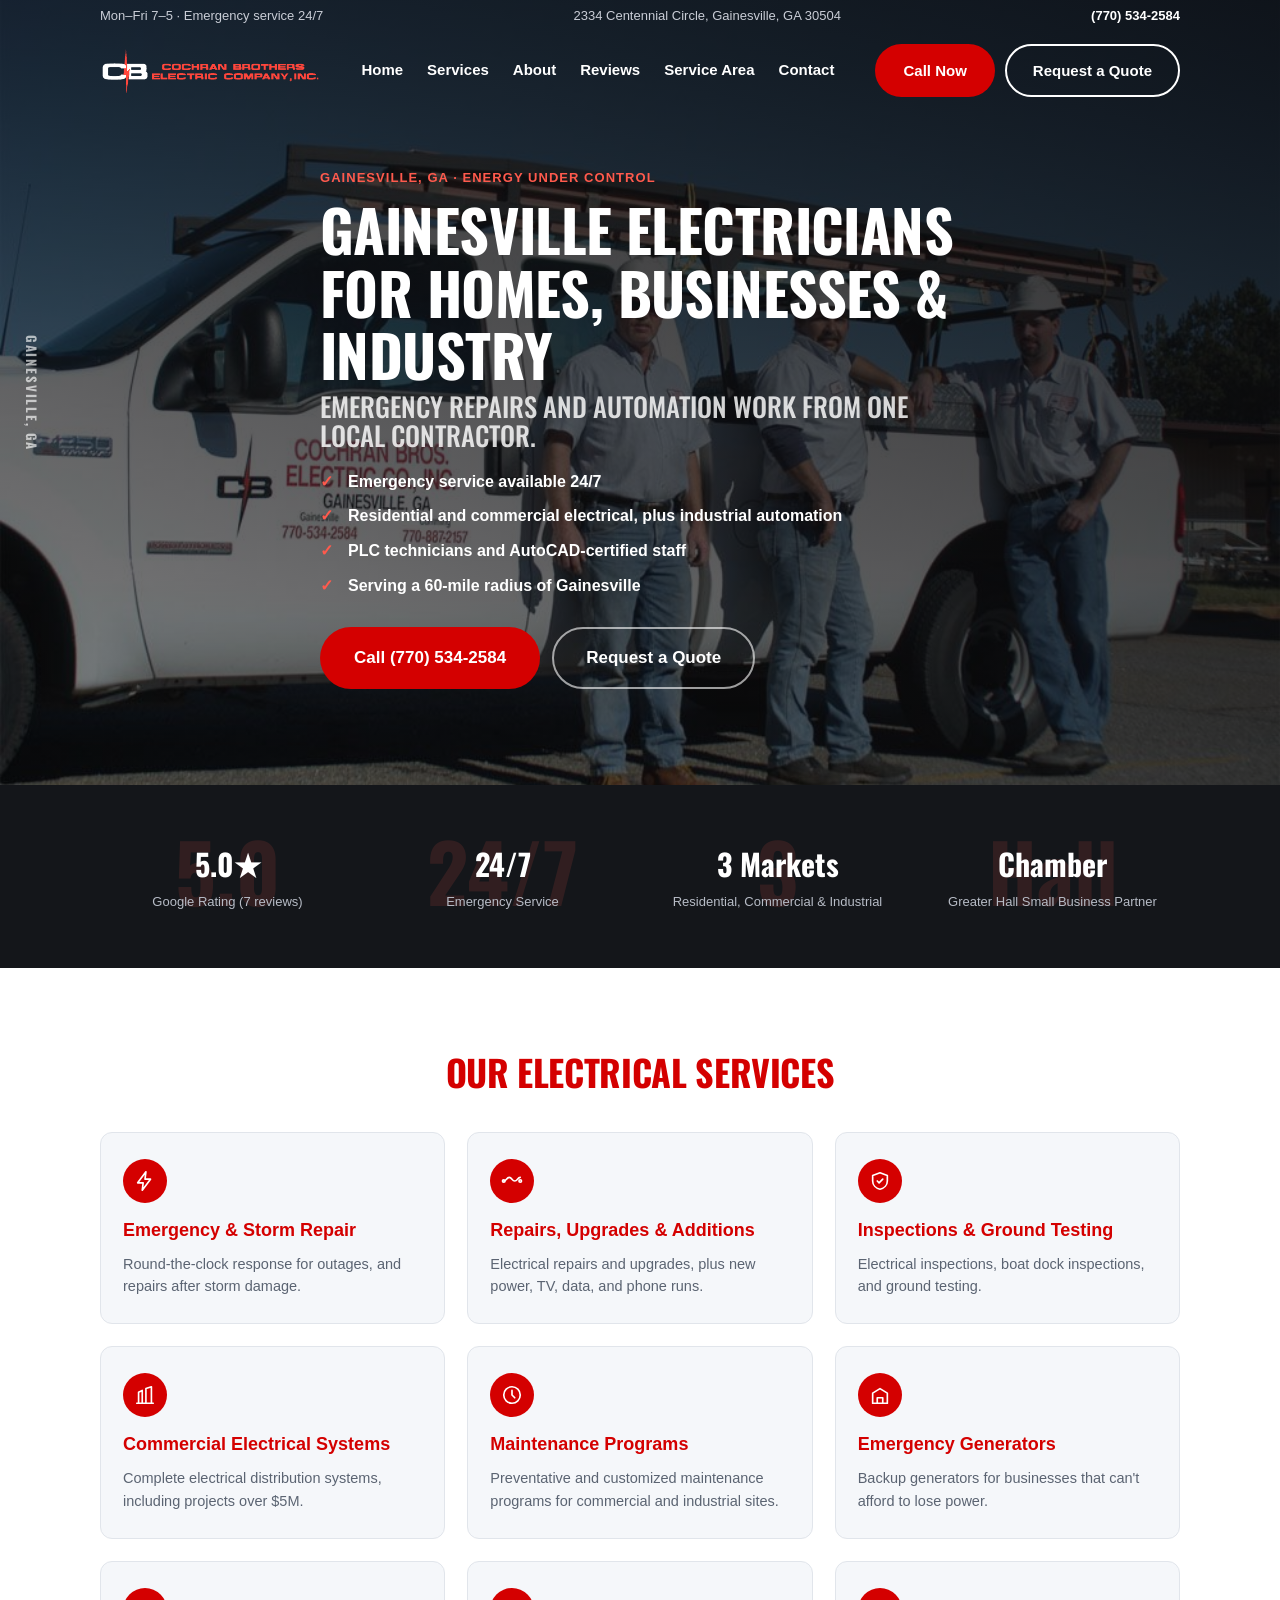
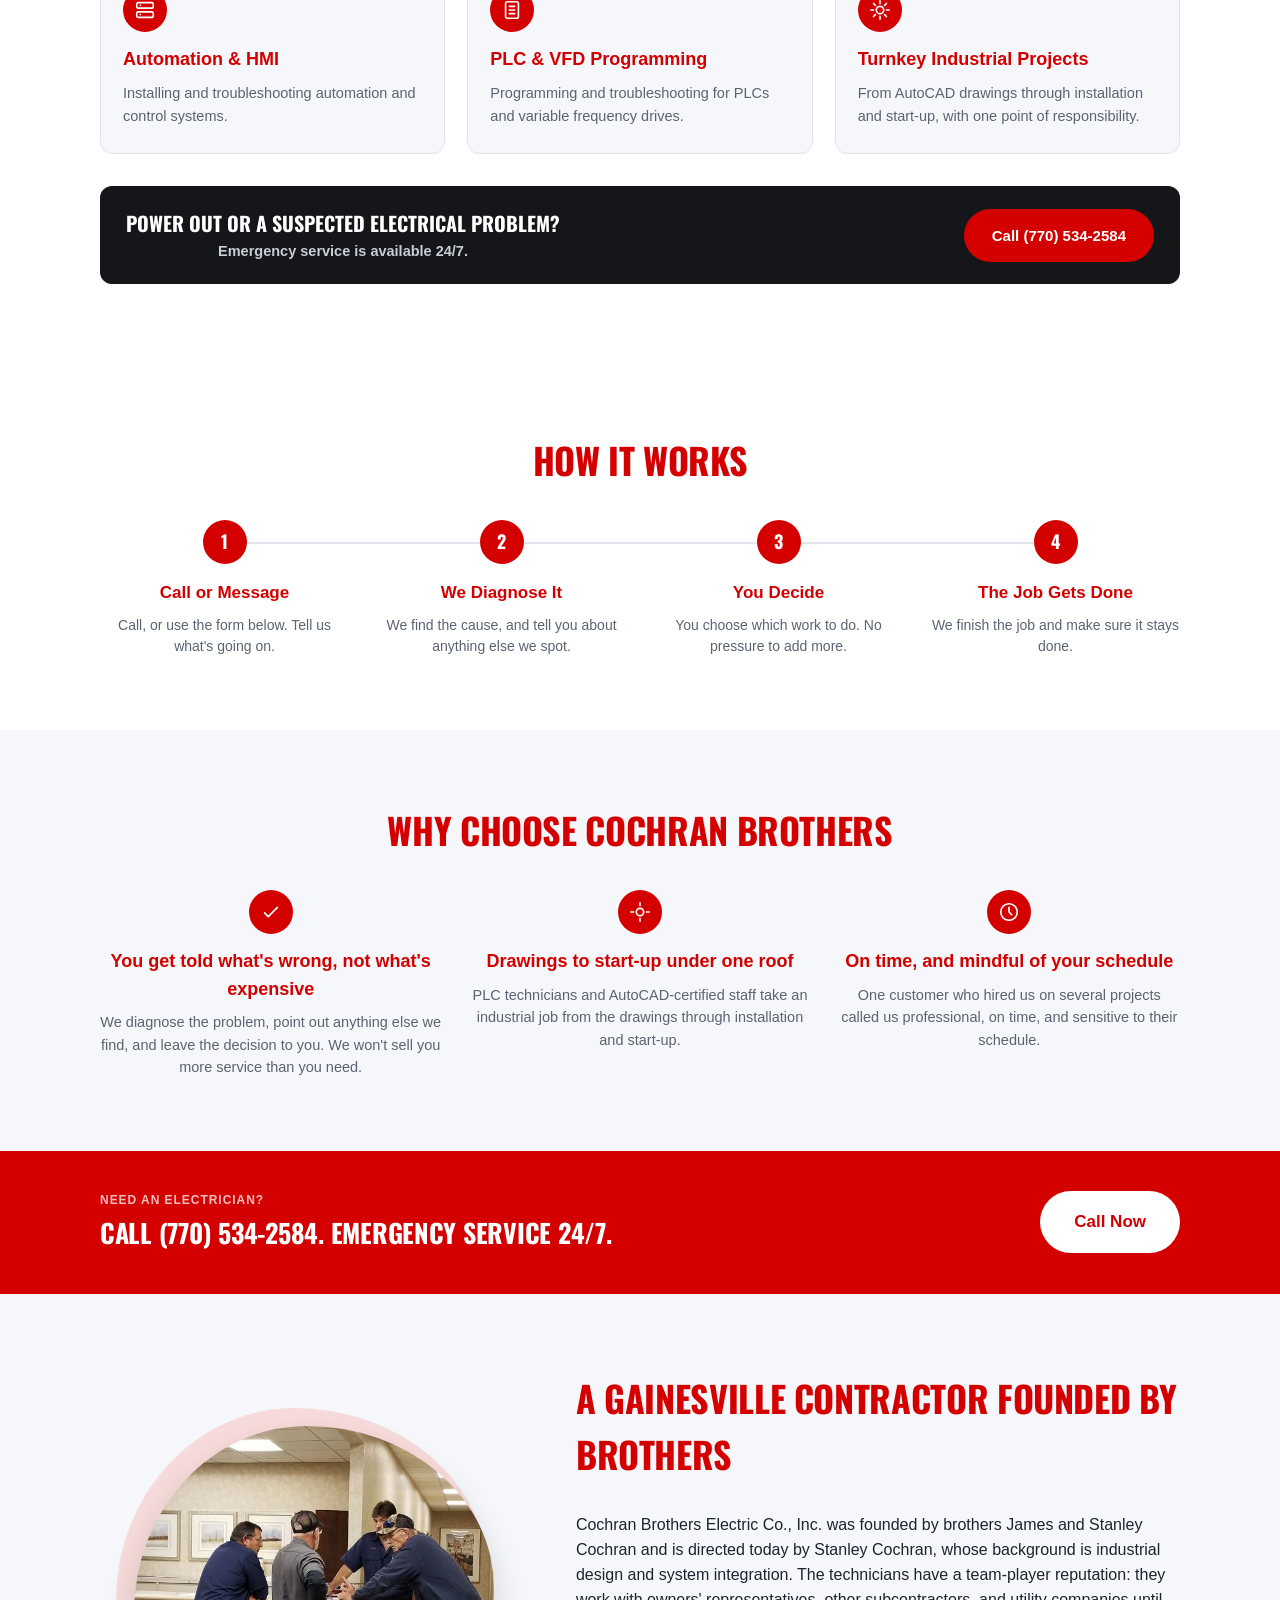
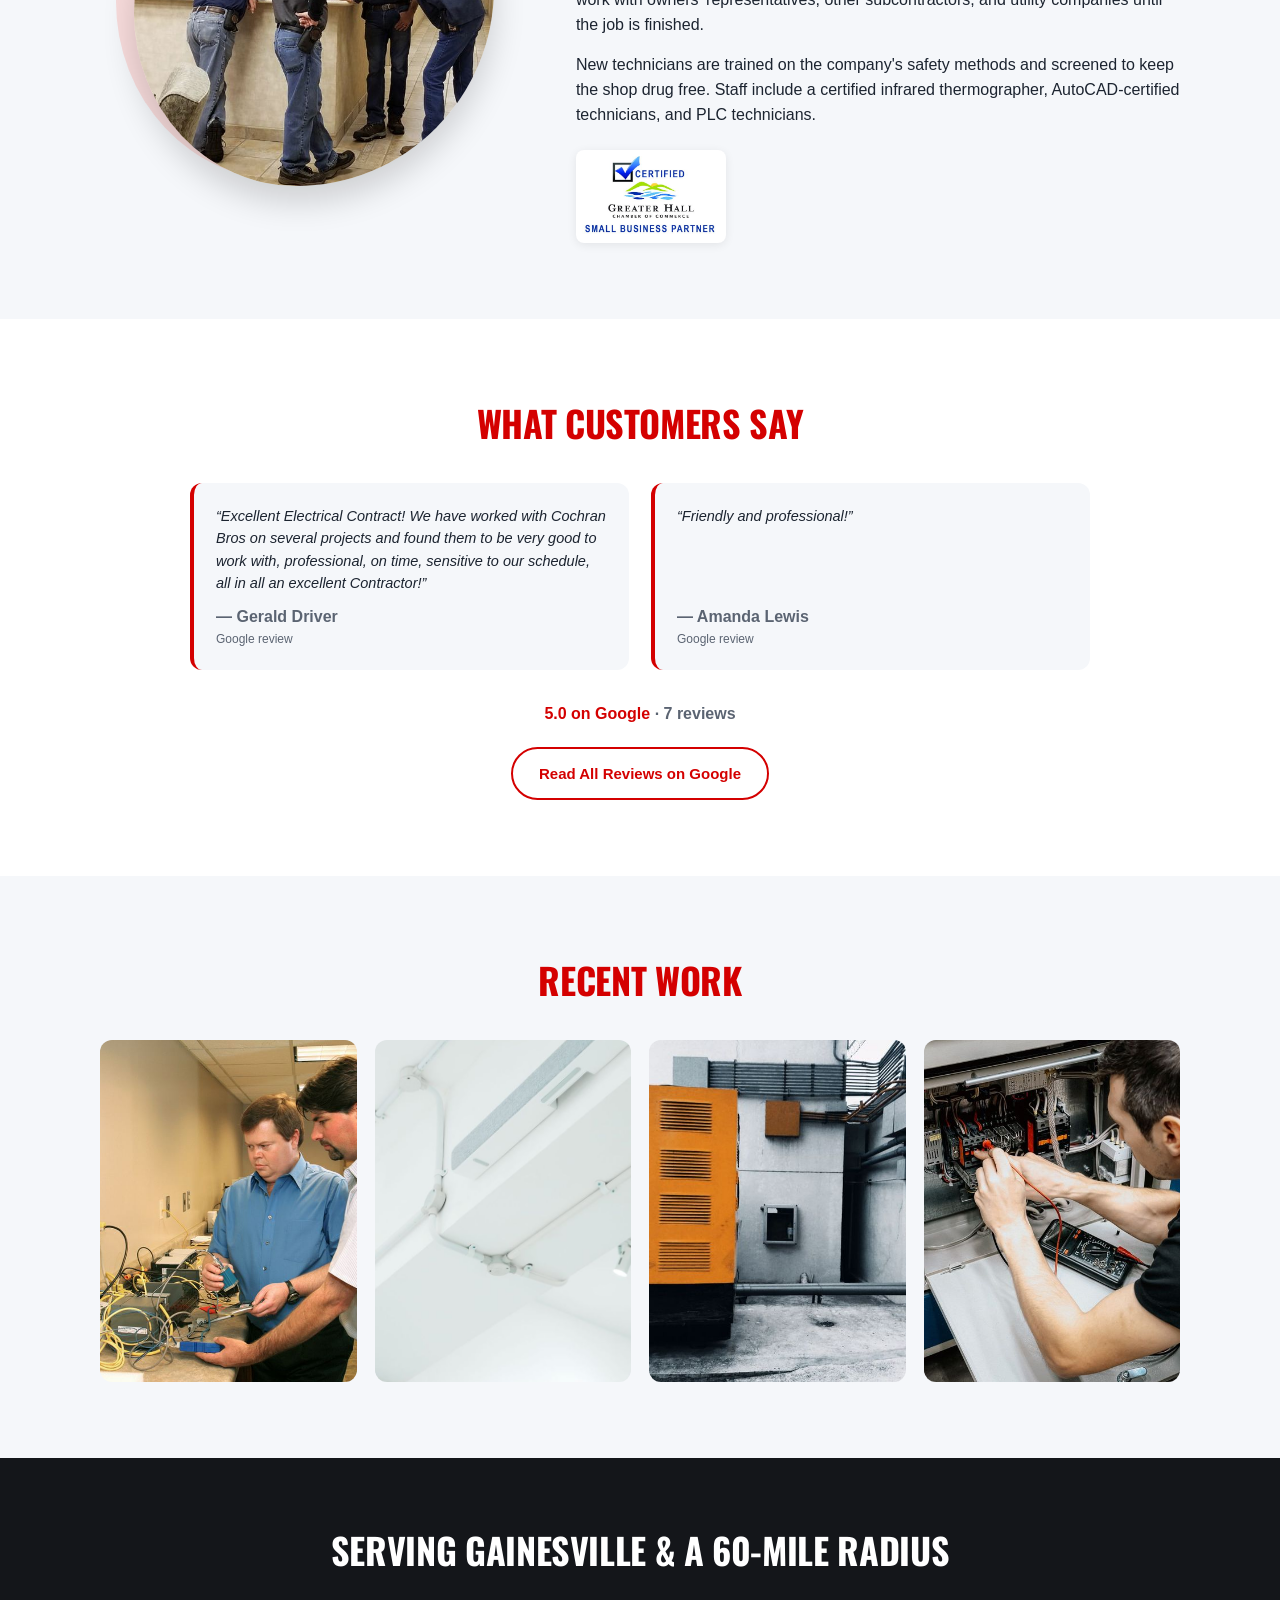
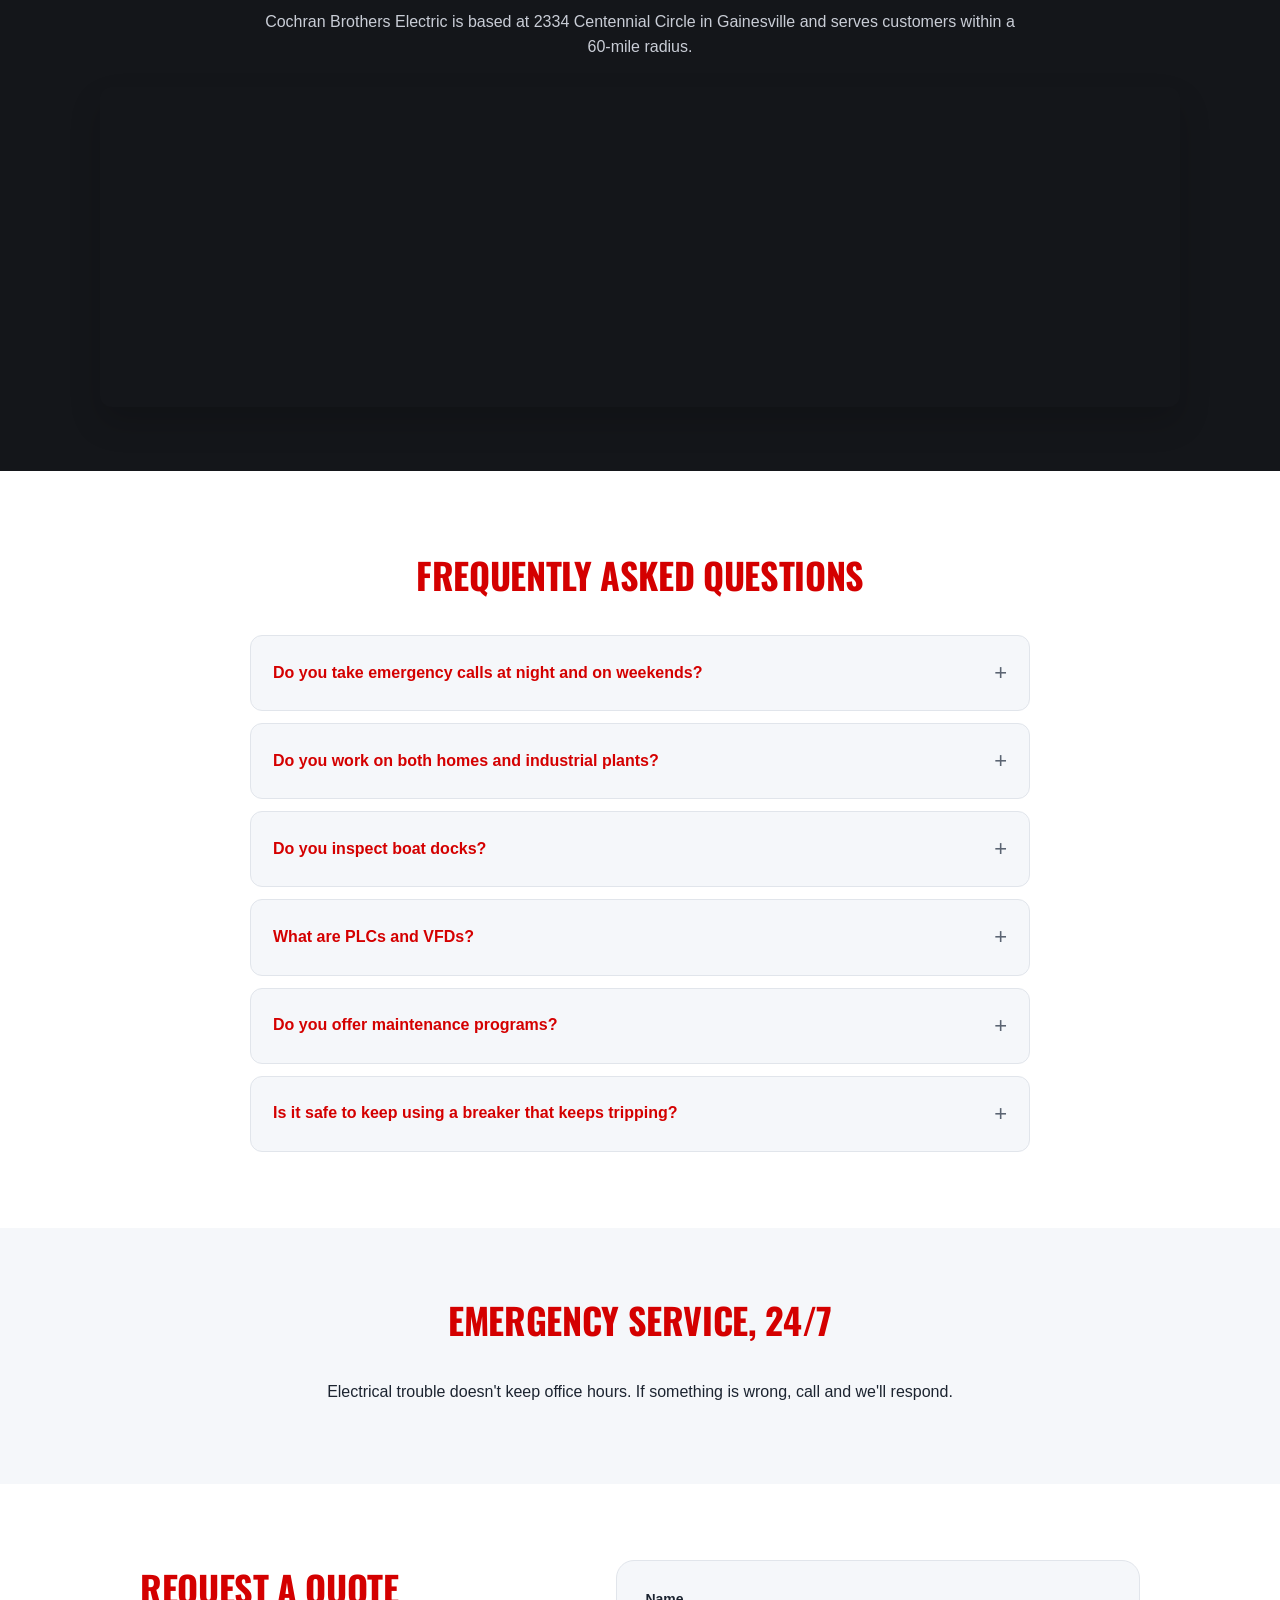
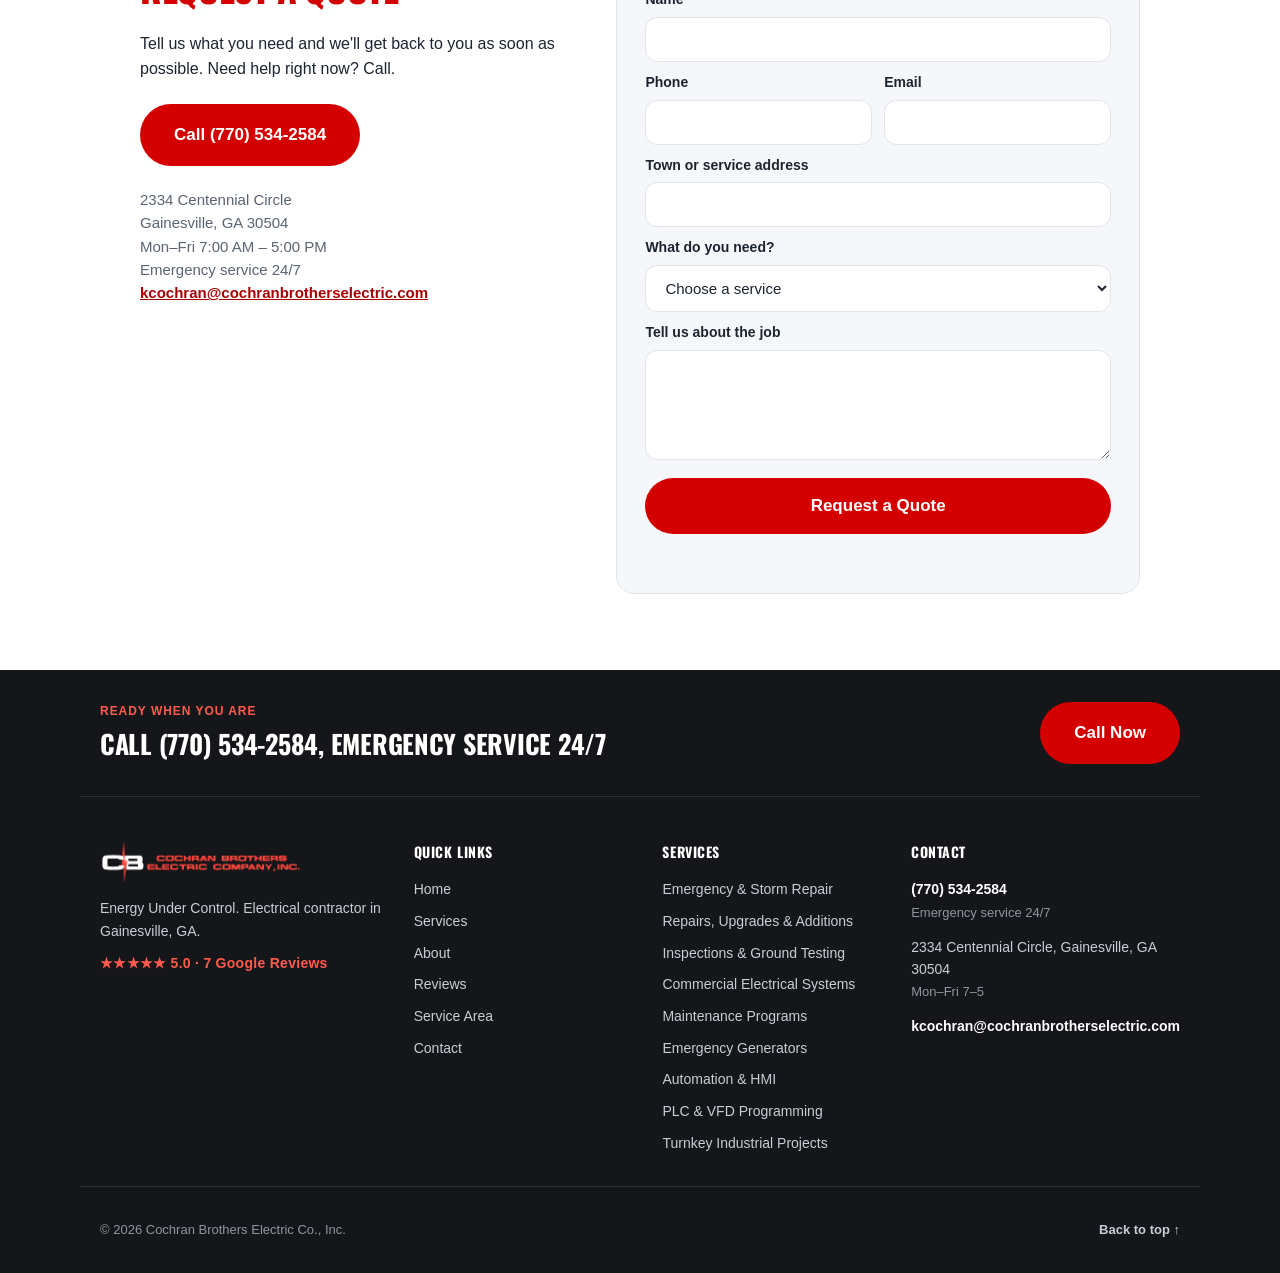
==== index.html @ c32c1439 "Free homepage rebuild for Cochran Brothers Electric Co., Inc. (Gainesville, GA) Single-file static s" ====
<!DOCTYPE html>
<html lang="en">
<head>
<meta charset="UTF-8">
<meta name="viewport" content="width=device-width, initial-scale=1.0">
<title>Gainesville GA Electrician | Cochran Brothers Electric</title>
<meta name="description" content="Cochran Brothers Electric in Gainesville, GA: residential, commercial and industrial electrical, automation and 24/7 emergency service. Call (770) 534-2584.">
<meta name="robots" content="index, follow">
<meta property="og:type" content="website">
<meta property="og:site_name" content="Cochran Brothers Electric Co., Inc.">
<meta property="og:title" content="Gainesville GA Electrician | Cochran Brothers Electric">
<meta property="og:description" content="Residential, commercial and industrial electrical, automation and 24/7 emergency service. Call (770) 534-2584.">
<meta property="og:locale" content="en_US">
<meta name="twitter:card" content="summary_large_image">
<meta name="twitter:title" content="Gainesville GA Electrician | Cochran Brothers Electric">
<meta name="twitter:description" content="Residential, commercial and industrial electrical, automation and 24/7 emergency service.">
<!-- TODO before launch: add <link rel="canonical">, og:url, and og:image / twitter:image
     (needs a real domain and a hosted image; a data: URI won't work for social scrapers). -->
<script type="application/ld+json">
{
  "@context": "https://schema.org",
  "@type": "Electrician",
  "name": "Cochran Brothers Electric Co., Inc.",
  "telephone": "+1-770-534-2584",
  "email": "kcochran@cochranbrotherselectric.com",
  "address": { "@type": "PostalAddress", "streetAddress": "2334 Centennial Circle", "addressLocality": "Gainesville", "addressRegion": "GA", "postalCode": "30504", "addressCountry": "US" },
  "areaServed": "Within a 60-mile radius of Gainesville, GA",
  "openingHoursSpecification": { "@type": "OpeningHoursSpecification", "dayOfWeek": ["Monday","Tuesday","Wednesday","Thursday","Friday"], "opens": "07:00", "closes": "17:00" },
  "aggregateRating": { "@type": "AggregateRating", "ratingValue": "5.0", "reviewCount": "7", "bestRating": "5" },
  "review": [
    { "@type": "Review", "author": { "@type": "Person", "name": "Gerald Driver" }, "reviewRating": { "@type": "Rating", "ratingValue": "5", "bestRating": "5" }, "reviewBody": "Excellent Electrical Contract! We have worked with Cochran Bros on several projects and found them to be very good to work with, professional, on time, sensitive to our schedule, all in all an excellent Contractor!" },
    { "@type": "Review", "author": { "@type": "Person", "name": "Amanda Lewis" }, "reviewRating": { "@type": "Rating", "ratingValue": "5", "bestRating": "5" }, "reviewBody": "Friendly and professional!" }
  ],
  "sameAs": ["https://www.facebook.com/GainesvilleElectrical/", "https://www.linkedin.com/company/cochran-brothers-electric-co"]
}
</script>
<link rel="preconnect" href="https://fonts.googleapis.com">
<link rel="preconnect" href="https://fonts.gstatic.com" crossorigin>
<link href="https://fonts.googleapis.com/css2?family=Oswald:wght@500;700&display=swap" rel="stylesheet">
<style>
/* ============ Design tokens ============
   Swap these per-business. Pull the primary/accent from the business's real
   logo/brand if they have one — sample the actual pixel colors (PIL/Pillow)
   rather than eyeballing a hex value, it's consistently more accurate.
   Otherwise this navy/amber pairing reads as "trades/trust" without looking
   like a template. Keep it to ONE dominant accent color doing all the
   CTA/heading work; a second brand color (if any) should stay a sparing
   accent (underlines, stat ghost numerals) rather than a second competing
   button color. Dark sections use a near-black ink rather than a second
   brand color — see "Modern visual design patterns" in references/patterns.md. */
:root {
  --color-primary: #d40000;   /* SWAP: brand primary (pixel-sample the logo) */
  --color-primary-dark: #a80000;
  --color-ink: #14161a;          /* near-black — full-bleed section bands */
  --color-accent: #ff5a4d; /* SWAP: brand accent (CTA on hero, ghost numerals, footer rating) */       /* amber — sparing use only (underlines, ghost numerals) */
  --color-accent-dark: #e0463a;
  --color-text: #1c2430;
  --color-text-muted: #5b6472;
  --color-bg: #ffffff;
  --color-bg-alt: #f5f7fa;
  --color-border: #e1e5eb;
  --font-body: -apple-system, BlinkMacSystemFont, "Segoe UI", Roboto, Helvetica, Arial, sans-serif;
  --font-heading: "Oswald", var(--font-body);
  --radius: 12px;
  --radius-pill: 999px;
  --shadow: 0 2px 10px rgba(0,0,0,.08);
  --shadow-lift: 0 16px 32px rgba(0,0,0,.16);
}

* { box-sizing: border-box; }
html { scroll-behavior: smooth; }
body {
  margin: 0;
  font-family: var(--font-body);
  color: var(--color-text);
  background: var(--color-bg);
  line-height: 1.55;
}
img { max-width: 100%; display: block; }
a { color: inherit; }
.wrap { max-width: 1120px; margin: 0 auto; padding: 0 20px; }

.skip-link {
  position: absolute; left: -999px; top: 0; background: #fff; color: #000;
  padding: 10px 16px; z-index: 100;
}
.skip-link:focus { left: 10px; top: 10px; }

/* Scroll-reveal: opacity + slight rise, disabled outright for reduced-motion.
   Motion is decoration only — never applied to phone numbers or CTAs. */
.reveal { opacity: 0; transform: translateY(16px); transition: opacity .5s ease, transform .5s ease; }
.reveal.is-visible { opacity: 1; transform: translateY(0); }
@media (prefers-reduced-motion: reduce) {
  .reveal { opacity: 1; transform: none; transition: none; }
}

/* ============ Buttons ============ */
.btn {
  display: inline-block;
  padding: 13px 26px;
  border-radius: var(--radius-pill);
  font-weight: 600;
  text-decoration: none;
  border: 2px solid transparent;
  cursor: pointer;
  font-size: 15px;
  transition: background .15s ease, color .15s ease, border-color .15s ease, transform .15s ease;
}
.btn-primary { background: var(--color-primary); color: #fff; }
.btn-primary:hover { background: var(--color-primary-dark); }
.btn-outline { background: transparent; border-color: currentColor; }
.btn-outline:hover { background: rgba(0,0,0,.05); }
.btn-lg { padding: 16px 32px; font-size: 17px; }

/* ============ Header (transparent over the full-bleed hero photo, solid once scrolled) ============
   position: absolute at rest — NOT sticky — so the hero photo starts at true y=0 behind it;
   .is-scrolled (toggled in the footer script as soon as scrollY > 12) switches it to fixed with
   a solid background, which is normal sticky-header behavior for the rest of the page. */
.site-header { position: absolute; top: 0; left: 0; right: 0; z-index: 50; }
.site-header.is-scrolled { position: fixed; }

/* Once the header is fixed (scrolled), a bare anchor jump (skip-link, back-to-top, the footer's
   real #services link) lands the target flush with the viewport's true top — right where the
   fixed header now sits, burying the section's own heading under it. scroll-margin-top offsets
   the landing spot by the scrolled header's real height (measured: ~98px desktop, ~53px under
   the 640px breakpoint where the topbar is already hidden) plus a little breathing room. */
#main, #services, #about, #reviews, #service-area, #contact { scroll-margin-top: 112px; }
@media (max-width: 640px) {
  #main, #services, #about, #reviews, #service-area, #contact { scroll-margin-top: 66px; }
}

.topbar {
  background: transparent;
  color: #c9cdd6;
  font-size: 13px;
  transition: background .3s ease;
}
.site-header.is-scrolled .topbar { background: var(--color-ink); }
.topbar-inner {
  display: flex; flex-wrap: wrap; gap: 8px 20px;
  justify-content: space-between; align-items: center;
  padding: 6px 20px;
}
.topbar-phone { color: #fff; font-weight: 700; text-decoration: none; }
/* The topbar is sticky-header chrome that eats a disproportionate chunk of a
   phone viewport on every scroll position. The phone number is already a
   persistent nav button and a persistent bottom bar on mobile, so the topbar
   (hours + address) is redundant below this width — drop it to give content
   the room back. */
@media (max-width: 640px) {
  .topbar { display: none; }
}

.main-nav {
  display: flex; align-items: center; justify-content: space-between;
  gap: 16px; padding: 12px 20px;
  background: transparent;
  border-bottom: 1px solid transparent;
  transition: padding .2s ease, box-shadow .2s ease, background .3s ease, border-color .3s ease, backdrop-filter .3s ease;
}
.site-header.is-scrolled .main-nav {
  padding: 6px 20px; box-shadow: var(--shadow);
  background: rgba(255,255,255,.9);
  backdrop-filter: saturate(180%) blur(8px);
  border-bottom-color: var(--color-border);
}
.logo { display: flex; align-items: center; gap: 10px; text-decoration: none; }
.logo-badge {
  width: 60px; height: 60px; border-radius: 50%; overflow: hidden;
  position: relative; flex-shrink: 0; background: #fff;
  box-shadow: inset 0 0 0 1px var(--color-border);
  transition: width .2s ease, height .2s ease;
}
.site-header.is-scrolled .logo-badge { width: 46px; height: 46px; }
.logo-badge img { width: 100%; height: 100%; object-fit: cover; }
.logo-text {
  font-family: var(--font-heading); font-size: 22px; font-weight: 700;
  color: var(--color-primary); letter-spacing: -0.01em; text-transform: uppercase;
}
.nav-links { list-style: none; display: flex; gap: 24px; margin: 0; padding: 0; }
.nav-links a { text-decoration: none; font-weight: 600; font-size: 15px; color: #fff; transition: color .3s ease; }
.site-header.is-scrolled .nav-links a { color: var(--color-text); }
.nav-links a:hover { color: var(--color-accent); }
.site-header.is-scrolled .nav-links a:hover { color: var(--color-primary); }
.nav-ctas { display: flex; gap: 10px; }
.nav-ctas .btn-outline { border-color: #fff; color: #fff; transition: color .3s ease, border-color .3s ease; }
.site-header.is-scrolled .nav-ctas .btn-outline { border-color: var(--color-primary); color: var(--color-primary); }

/* Hamburger toggle — hidden on desktop, shown under the mobile breakpoint */
.menu-toggle {
  display: none; flex-direction: column; justify-content: center; align-items: center;
  gap: 5px; width: 40px; height: 40px; padding: 8px; margin: 0;
  background: transparent; border: none; cursor: pointer; flex-shrink: 0;
}
.menu-toggle span {
  display: block; width: 100%; height: 2px; background: #fff;
  border-radius: 2px; transition: transform .2s ease, opacity .2s ease, background .3s ease;
}
.site-header.is-scrolled .menu-toggle span { background: var(--color-primary); }
.menu-toggle[aria-expanded="true"] span:nth-child(1) { transform: translateY(7px) rotate(45deg); }
.menu-toggle[aria-expanded="true"] span:nth-child(2) { opacity: 0; }
.menu-toggle[aria-expanded="true"] span:nth-child(3) { transform: translateY(-7px) rotate(-45deg); }

/* Mobile dropdown menu — holds the nav links AND the Call/Estimate buttons on
   mobile, since there's no room for them in the header bar itself. Anchored
   under the header as a floating panel so it overlays the page instead of
   pushing content down. */
.mobile-menu {
  display: none;
  position: absolute; top: 100%; left: 0; right: 0;
  background: #fff; border-bottom: 1px solid var(--color-border);
  box-shadow: var(--shadow-lift);
  padding: 8px 20px 24px;
}
.mobile-menu.is-open { display: block; }
.mobile-menu-links { list-style: none; margin: 0; padding: 0; display: grid; }
.mobile-menu-links a {
  display: block; padding: 14px 2px; font-weight: 600; font-size: 16px;
  text-decoration: none; color: var(--color-text); border-bottom: 1px solid var(--color-border);
}
.mobile-menu-ctas { display: grid; gap: 10px; margin-top: 16px; }
.mobile-menu-ctas .btn { text-align: center; width: 100%; }
.mobile-menu-ctas .btn-outline { border-color: var(--color-primary); color: var(--color-primary); }

@media (max-width: 860px) {
  .nav-links { display: none; }  /* desktop inline nav — replaced by the mobile menu below */
  .nav-ctas { display: none; }   /* header buttons — moved into the mobile menu, not the header bar */
  .menu-toggle { display: flex; }
  .main-nav { position: relative; flex-wrap: nowrap; }
}
@media (min-width: 861px) {
  .mobile-menu { display: none !important; }
}

/* ============ Hero (premium/editorial tier — full-bleed photo, not boxed) ============
   Photo fills the section edge-to-edge with a dark gradient overlay for legibility; copy sits
   on top in a single column. Pairs with the transparent-over-photo header below: the header is
   taken out of flow (position: absolute) so the hero starts at true y=0 behind it, then swaps
   to position: fixed with a solid background once .is-scrolled is set (see site-header rules) —
   position: sticky does NOT work for this, it still reserves its own flow space. */
.hero {
  position: relative; min-height: 86vh; display: flex; align-items: center;
  overflow: hidden; background: var(--color-ink); color: #fff;
}
.hero-bg-photo {
  position: absolute; inset: 0; width: 100%; height: 100%; object-fit: cover; z-index: 0;
}
.hero::before {
  content: ""; position: absolute; inset: 0; z-index: 1; pointer-events: none;
  background: linear-gradient(200deg, rgba(8,12,46,.62) 0%, rgba(8,12,46,.28) 50%, rgba(8,12,46,.08) 100%);
}
.hero-inner {
  position: relative; z-index: 2;
  /* Longhand only — a shorthand `padding: Xpx 0 Ypx` here would silently wipe the horizontal
     padding .wrap already supplies (documented pitfall; verified with getComputedStyle below). */
  padding-top: 168px; padding-bottom: 96px;
}
.hero-copy { max-width: 640px; }
.eyebrow {
  text-transform: uppercase; letter-spacing: .08em; font-size: 13px;
  font-weight: 700; color: var(--color-accent); margin: 0 0 10px;
}
.hero h1 {
  font-family: var(--font-heading); font-size: clamp(34px, 5.2vw, 58px);
  line-height: 1.08; margin: 0 0 20px; color: #fff;
  text-transform: uppercase; letter-spacing: -0.01em;
}
.hero h1 .h1-sub {
  display: block; font-size: 0.46em; letter-spacing: 0;
  color: rgba(255,255,255,.82); font-weight: 500; margin-top: 6px;
}
.trust-bullets { list-style: none; margin: 0 0 28px; padding: 0; display: grid; gap: 10px; }
.trust-bullets li { font-weight: 600; padding-left: 28px; position: relative; }
.trust-bullets li::before {
  content: "✓"; position: absolute; left: 0; color: var(--color-accent); font-weight: 800;
}
.hero-ctas { display: flex; gap: 12px; flex-wrap: wrap; }

/* Rotated vertical edge label — a near-zero-cost editorial detail (see "Premium/editorial
   design tier" in references/patterns.md). Hidden on narrow phones where there's no room. */
.hero-edge-label {
  position: absolute; left: 22px; top: 50%; transform: translateY(-50%);
  writing-mode: vertical-rl; text-orientation: mixed;
  color: rgba(255,255,255,.65); font-family: var(--font-heading); font-weight: 700;
  letter-spacing: .14em; font-size: 13px; text-transform: uppercase; z-index: 2;
}
@media (max-width: 700px) { .hero-edge-label { display: none; } }

.photo-placeholder {
  background: repeating-linear-gradient(45deg, #dde3ec, #dde3ec 12px, #eef1f6 12px, #eef1f6 24px);
  border: 2px dashed #b7c0cf;
  border-radius: var(--radius);
  min-height: 280px;
  display: flex; align-items: center; justify-content: center;
  color: #5b6472; font-weight: 700; text-align: center; padding: 20px;
}

@media (max-width: 700px) {
  .hero { min-height: 78vh; }
}

/* ============ Trust stats bar (ghost-numeral treatment) ============
   data-ghost repeats the stat value as a huge, low-opacity watermark behind
   it — the single highest-payoff visual device found in the modern-design
   research. font-size uses clamp(), not a fixed px — a fixed size overflows
   into the neighboring column on narrow phones. */
.stats-bar { background: var(--color-ink); color: #fff; padding: 44px 0; }
.stats-grid {
  display: grid; grid-template-columns: repeat(4, 1fr); gap: 20px; text-align: center;
}
.stat { position: relative; padding: 12px 8px; overflow: hidden; }
.stat::before {
  content: attr(data-ghost);
  position: absolute; top: 50%; left: 50%; transform: translate(-50%, -55%);
  font-family: var(--font-heading); font-size: clamp(36px, 12vw, 80px); font-weight: 700;
  color: var(--color-accent); opacity: .12; white-space: nowrap; z-index: 0;
  pointer-events: none;
}
.stat-value { position: relative; z-index: 1; display: block; font-family: var(--font-heading); font-size: 30px; font-weight: 700; }
.stat-label { position: relative; z-index: 1; display: block; font-size: 13px; color: #b7bcc6; margin-top: 4px; }
@media (max-width: 700px) { .stats-grid { grid-template-columns: repeat(2, 1fr); } }

/* ============ Services ============ */
.services { padding: 76px 0; }
.services h2, .about h2, .testimonials h2, .service-area h2, .guarantee h2, .contact h2,
.process h2, .why-us h2, .gallery h2, .faq h2 {
  font-family: var(--font-heading); text-transform: uppercase; letter-spacing: -0.01em;
  font-size: clamp(26px, 3.4vw, 36px); color: var(--color-primary); margin: 0 0 32px; text-align: center;
}
.service-area h2 { color: #fff; }
.services-grid { display: grid; grid-template-columns: repeat(3, 1fr); gap: 22px; }
.service-card {
  background: var(--color-bg-alt); border-radius: var(--radius); padding: 26px 22px;
  border: 1px solid var(--color-border);
  transition: transform .2s ease, box-shadow .2s ease, border-color .2s ease;
}
.service-card:hover { transform: translateY(-6px); box-shadow: var(--shadow-lift); border-color: transparent; }
.service-icon {
  width: 44px; height: 44px; border-radius: 50%; background: var(--color-primary);
  display: flex; align-items: center; justify-content: center; margin-bottom: 14px;
}
.service-icon svg { width: 22px; height: 22px; stroke: #fff; fill: none; }
.service-card h3 { margin: 0 0 8px; color: var(--color-primary); font-size: 18px; }
.service-card p { margin: 0; color: var(--color-text-muted); font-size: 14.5px; }
@media (max-width: 860px) { .services-grid { grid-template-columns: repeat(2, 1fr); } }
@media (max-width: 560px) { .services-grid { grid-template-columns: 1fr; } }

/* ============ How It Works (process steps) ============ */
.process { padding: 72px 0; background: var(--color-bg); }
.process-grid { display: grid; grid-template-columns: repeat(4, 1fr); gap: 28px; position: relative; }
.process-grid::before {
  content: ""; position: absolute; top: 22px; left: 12.5%; right: 12.5%; height: 2px;
  background: var(--color-border); z-index: 0;
}
.process-step { position: relative; z-index: 1; text-align: center; }
.process-num {
  display: flex; align-items: center; justify-content: center; margin: 0 auto 16px;
  width: 44px; height: 44px; border-radius: 50%; background: var(--color-primary);
  color: #fff; font-family: var(--font-heading); font-weight: 700; font-size: 18px;
}
.process-step h3 { margin: 0 0 8px; color: var(--color-primary); font-size: 17px; }
.process-step p { margin: 0; color: var(--color-text-muted); font-size: 14px; }
@media (max-width: 860px) {
  .process-grid { grid-template-columns: 1fr 1fr; gap: 32px 20px; }
  .process-grid::before { display: none; }
}
@media (max-width: 480px) { .process-grid { grid-template-columns: 1fr; } }

/* ============ Why Choose Us ============ */
.why-us { padding: 72px 0; background: var(--color-bg-alt); }
.why-us-grid { display: grid; grid-template-columns: repeat(3, 1fr); gap: 28px; }
.why-us-item { text-align: center; }
.why-us-item .service-icon { margin: 0 auto 14px; }
.why-us-item h3 { margin: 0 0 8px; color: var(--color-primary); font-size: 18px; }
.why-us-item p { margin: 0; color: var(--color-text-muted); font-size: 14.5px; }
@media (max-width: 700px) { .why-us-grid { grid-template-columns: 1fr; gap: 32px; } }

/* ============ Mid-page CTA banner ============ */
.cta-banner { background: var(--color-primary); padding: 40px 0; }
.cta-banner-inner {
  display: flex; align-items: center; justify-content: space-between; gap: 20px; flex-wrap: wrap;
}
.cta-banner-eyebrow {
  margin: 0 0 4px; text-transform: uppercase; letter-spacing: .08em; font-size: 12px;
  font-weight: 700; color: rgba(255,255,255,.75);
}
.cta-banner h3 {
  margin: 0; font-family: var(--font-heading); text-transform: uppercase;
  font-size: clamp(19px, 2.4vw, 26px); color: #fff; letter-spacing: -0.01em;
}
.cta-banner .btn-primary { background: #fff; color: var(--color-primary); }
.cta-banner .btn-primary:hover { background: var(--color-bg-alt); }
@media (max-width: 560px) { .cta-banner-inner { flex-direction: column; text-align: center; } }

/* ============ About (blob-crop photo) ============
   A shaped (circle/blob) crop is the best fix for a stock or otherwise
   imperfect photo looking like an obvious placeholder rather than a
   deliberate design choice. */
.about { background: var(--color-bg-alt); padding: 76px 0; }
.about-inner { display: grid; grid-template-columns: .85fr 1.2fr; gap: 48px; align-items: center; }
.about-copy h2 { text-align: left; }
.about-media { position: relative; aspect-ratio: 1 / 1; max-width: 360px; margin: 0 auto; }
.about-media::before {
  content: ""; position: absolute; inset: -18px 6px 6px -18px;
  background: var(--color-accent); opacity: .18; border-radius: 48% 52% 55% 45% / 52% 45% 55% 48%;
  z-index: 0;
}
.about-media img.stock-photo {
  position: relative; z-index: 1; width: 100%; height: 100%; object-fit: cover;
  border-radius: 48% 52% 55% 45% / 52% 45% 55% 48%;
  box-shadow: var(--shadow-lift);
}
@media (max-width: 860px) { .about-inner { grid-template-columns: 1fr; } }

/* ============ Testimonials ============ */
.testimonials { padding: 76px 0; text-align: center; background: var(--color-bg); }
.testimonial-grid { display: grid; grid-template-columns: repeat(3, 1fr); gap: 20px; margin-bottom: 32px; text-align: left; }
.testimonial {
  margin: 0; background: var(--color-bg-alt); border-left: 4px solid var(--color-primary);
  padding: 22px; border-radius: var(--radius); display: flex; flex-direction: column;
  transition: transform .2s ease, box-shadow .2s ease;
}
.testimonial:hover { transform: translateY(-6px); box-shadow: var(--shadow-lift); }
.testimonial p { margin: 0 0 10px; font-style: italic; font-size: 14.5px; }
.testimonial cite { font-weight: 700; font-style: normal; color: var(--color-text-muted); margin-top: auto; }
@media (max-width: 900px) { .testimonial-grid { grid-template-columns: 1fr 1fr; } }
@media (max-width: 620px) { .testimonial-grid { grid-template-columns: 1fr; } }

/* ============ Recent Work gallery ============ */
.gallery { padding: 76px 0; background: var(--color-bg-alt); }
.gallery-grid { display: grid; grid-template-columns: repeat(4, 1fr); gap: 18px; }
/* .gallery-item is a real <button> (so it's keyboard/screen-reader operable), reset to look
   like the plain photo tile it replaces. */
.gallery-item {
  min-height: 0; aspect-ratio: 1 / 1; padding: 0; font-size: 13px;
  border: none; background: none; cursor: pointer; border-radius: var(--radius);
  display: block; width: 100%;
}
.gallery-item.photo-placeholder { padding: 12px; border-radius: var(--radius); }
img.stock-photo.gallery-photo {
  width: 100%; height: 100%; aspect-ratio: 1 / 1; object-fit: cover; border-radius: var(--radius);
  transition: transform .3s ease, box-shadow .3s ease;
}
.gallery-item:hover img.stock-photo.gallery-photo { transform: translateY(-4px); box-shadow: var(--shadow-lift); }
@media (max-width: 860px) { .gallery-grid { grid-template-columns: repeat(2, 1fr); } }

/* ============ Gallery lightbox ============
   Plain JS, zero dependencies. Focus moves to the close button on open and is trapped inside
   the dialog until closed; Escape closes and returns focus to the thumbnail that opened it. */
.lightbox {
  position: fixed; inset: 0; z-index: 200;
  display: flex; align-items: center; justify-content: center;
}
.lightbox[hidden] { display: none; }
.lightbox-backdrop { position: absolute; inset: 0; background: rgba(6,8,14,.9); }
.lightbox-content {
  position: relative; z-index: 1; max-width: min(900px, 92vw); max-height: 88vh;
  display: flex; flex-direction: column; align-items: center; gap: 12px;
}
.lightbox-img {
  max-width: 100%; max-height: 72vh; width: auto; height: auto;
  border-radius: var(--radius); box-shadow: var(--shadow-lift); display: block;
}
.lightbox-caption { color: #e7e9ee; font-size: 14px; text-align: center; margin: 0; max-width: 640px; }
.lightbox-close {
  position: absolute; top: -44px; right: 0; background: none; border: none; color: #fff;
  font-size: 32px; line-height: 1; cursor: pointer; padding: 4px 8px;
}
.lightbox-nav {
  position: absolute; top: 50%; transform: translateY(-50%);
  background: rgba(255,255,255,.12); border: none; color: #fff; width: 44px; height: 44px;
  border-radius: 50%; font-size: 26px; line-height: 1; cursor: pointer;
}
.lightbox-nav:hover { background: rgba(255,255,255,.24); }
.lightbox-prev { left: -56px; }
.lightbox-next { right: -56px; }
@media (max-width: 700px) {
  .lightbox-prev { left: 6px; }
  .lightbox-next { right: 6px; }
  .lightbox-close { top: -40px; }
}

/* ============ Service area (dark ink band) ============ */
.service-area { background: var(--color-ink); color: #fff; padding: 64px 0; text-align: center; }
.service-area-list { color: #c9cdd6; max-width: 760px; margin: 0 auto 28px; }
.map-embed { border-radius: var(--radius); overflow: hidden; box-shadow: var(--shadow-lift); }
.map-embed iframe { width: 100%; height: 320px; border: 0; display: block; filter: grayscale(.15); }

/* ============ FAQ (native details/summary accordion, zero JS) ============ */
.faq { padding: 76px 0; background: var(--color-bg); }
.faq-list { max-width: 780px; margin: 0 auto; display: grid; gap: 12px; }
.faq-item {
  background: var(--color-bg-alt); border: 1px solid var(--color-border); border-radius: var(--radius);
  padding: 4px 22px;
}
.faq-item summary {
  padding: 16px 0; font-weight: 700; color: var(--color-primary); cursor: pointer;
  list-style: none; display: flex; align-items: center; justify-content: space-between; gap: 16px;
}
.faq-item summary::-webkit-details-marker { display: none; }
.faq-item summary::after {
  content: "+"; font-size: 22px; font-weight: 400; color: var(--color-text-muted);
  flex-shrink: 0; transition: transform .2s ease;
}
.faq-item[open] summary::after { transform: rotate(45deg); }
.faq-item p { margin: 0 0 18px; color: var(--color-text-muted); font-size: 14.5px; }

/* ============ Guarantee ============ */
.guarantee { padding: 64px 0; text-align: center; background: var(--color-bg-alt); }
.guarantee-inner { max-width: 720px; margin: 0 auto; }
.guarantee blockquote { margin: 16px 0; font-style: italic; color: var(--color-text-muted); border-left: 3px solid var(--color-accent); padding-left: 16px; text-align: left; display: inline-block; }

/* ============ Contact ============ */
.contact { background: var(--color-bg); padding: 76px 0; text-align: center; }
.contact-inner { max-width: 520px; margin: 0 auto; }
.contact-inner .btn { margin-top: 22px; }
.contact-divider {
  margin: 22px 0 0; font-size: 13px; color: var(--color-text-muted);
  display: flex; align-items: center; gap: 12px;
}
.contact-divider::before, .contact-divider::after { content: ""; flex: 1; height: 1px; background: var(--color-border); }
.contact-form { display: grid; gap: 12px; margin-top: 20px; text-align: left; }
.contact-form input, .contact-form textarea {
  padding: 13px 15px; border: 1px solid var(--color-border); border-radius: var(--radius);
  font-family: inherit; font-size: 15px;
}
.contact-form textarea { min-height: 100px; resize: vertical; }

/* ============ Footer ============
   Not a bare 3-line block: a CTA band, a 4-column grid, a bottom bar. */
.site-footer { background: var(--color-ink); color: #c9cdd6; font-size: 14px; }

.footer-cta {
  display: flex; align-items: center; justify-content: space-between; gap: 20px;
  flex-wrap: wrap; padding-top: 32px; padding-bottom: 32px;
  border-bottom: 1px solid rgba(255,255,255,.1);
}
.footer-cta-eyebrow {
  margin: 0 0 4px; text-transform: uppercase; letter-spacing: .08em; font-size: 12px;
  font-weight: 700; color: var(--color-accent);
}
.footer-cta h3 {
  margin: 0; font-family: var(--font-heading); text-transform: uppercase;
  font-size: clamp(19px, 2.4vw, 26px); color: #fff; letter-spacing: -0.01em;
}

.footer-grid {
  display: grid; grid-template-columns: 1.3fr 1fr 1fr 1.1fr; gap: 32px;
  padding-top: 44px; padding-bottom: 32px;
}
.footer-col h4 {
  margin: 0 0 16px; color: #fff; font-family: var(--font-heading);
  text-transform: uppercase; font-size: 14px; letter-spacing: .04em;
}
.footer-brand .footer-logo { display: flex; align-items: center; gap: 10px; margin-bottom: 14px; }
.footer-brand .footer-logo .logo-badge { width: 52px; height: 52px; }
.footer-brand .footer-logo span.logo-text { font-size: 18px; color: #fff; }
.footer-brand p { margin: 0 0 10px; line-height: 1.6; }
.footer-rating { color: var(--color-accent); font-weight: 700; letter-spacing: .02em; }
.footer-col ul { list-style: none; margin: 0; padding: 0; display: grid; gap: 10px; }
.footer-col ul a { color: #c9cdd6; text-decoration: none; }
.footer-col ul a:hover { color: #fff; }
.footer-col .contact-line { margin: 0 0 14px; }
.footer-col .contact-line a { color: #fff; text-decoration: none; font-weight: 700; }
.footer-col .contact-line .muted { display: block; color: #8f95a1; font-size: 13px; margin-top: 2px; }

.footer-bottom {
  display: flex; align-items: center; justify-content: space-between; gap: 16px;
  flex-wrap: wrap; padding-top: 20px; padding-bottom: 20px;
  border-top: 1px solid rgba(255,255,255,.1);
  font-size: 13px; color: #8f95a1;
}
.back-to-top {
  color: #c9cdd6; text-decoration: none; font-weight: 600; font-size: 13px;
  background: none; border: none; cursor: pointer; padding: 0;
}
.back-to-top:hover { color: #fff; }

@media (max-width: 860px) {
  .footer-grid { grid-template-columns: 1fr 1fr; }
  .footer-brand { grid-column: 1 / -1; }
}
@media (max-width: 560px) {
  .footer-grid { grid-template-columns: 1fr; text-align: center; }
  .footer-brand .footer-logo { justify-content: center; }
  .footer-cta { flex-direction: column; text-align: center; }
  .footer-bottom { flex-direction: column; text-align: center; }
}

/* ============ Sticky mobile CTA ============ */
.sticky-cta {
  display: none;
  position: fixed; bottom: 0; left: 0; right: 0; z-index: 60;
  background: var(--color-primary); color: #fff; text-align: center;
  padding: 14px; font-weight: 800; text-decoration: none; font-size: 16px;
}
@media (max-width: 860px) { .sticky-cta { display: block; } body { padding-bottom: 54px; } }

/* ============ Purdy Electric overrides ============
   The real logo is a horizontal wordmark (name lettered into the art itself), not an
   icon-only mark, so it replaces the base template's circular .logo-badge crop rather
   than being forced into it — a wordmark cropped to a circle would just cut off text. */
.logo-img { height: 48px; width: auto; display: block; transition: height .2s ease, filter .3s ease; }
.site-header.is-scrolled .logo-img { height: 38px; }
/* Logo ink is real-brand blue — over the transparent header on the photo it becomes an
   unreadable dark smudge, so it's shown as a white silhouette (the transparent PNG's alpha is
   preserved, only the ink color flips) until the header goes solid on scroll. Scoped to the
   header specifically — the footer logo (also .logo-img) must stay its real blue always. */
.site-header .logo-img { filter: brightness(0) invert(1) drop-shadow(0 1px 3px rgba(0,0,0,.55)); }
.site-header.is-scrolled .logo-img { filter: none; }
.footer-logo-img { height: 44px; width: auto; display: block; }
.footer-brand .footer-logo { align-items: center; }

.emergency-callout {
  text-align: center; margin: 36px 0 0; font-weight: 600; color: var(--color-text-muted);
}

/* Real photo of downtown Rome, GA (from the business's own site) paired with the map,
   rather than stretched full-bleed — the source image is small (643x160) and would look
   soft blown up much larger than this. */
.service-area-grid {
  display: grid; grid-template-columns: 1fr 1.3fr; gap: 24px; align-items: stretch; margin-top: 8px;
}
.service-area-photo {
  margin: 0; border-radius: var(--radius); overflow: hidden; box-shadow: var(--shadow-lift);
  position: relative; display: flex;
}
.service-area-photo img { width: 100%; height: 100%; object-fit: cover; min-height: 220px; }
.service-area-photo figcaption {
  position: absolute; left: 0; right: 0; bottom: 0; padding: 10px 14px;
  background: linear-gradient(0deg, rgba(20,24,31,.85), transparent);
  color: #fff; font-size: 13px; font-weight: 600; text-align: left;
}
@media (max-width: 700px) {
  .service-area-grid { grid-template-columns: 1fr; }
}

/* Labeled form fields (never placeholder-only — a listed accessibility anti-pattern) */
.form-field { display: grid; gap: 6px; }
.form-field label { font-size: 13.5px; font-weight: 600; color: var(--color-text-muted); }
.contact-form input, .contact-form textarea { width: 100%; }

/* Explicit brand-colored focus ring, rather than relying on the browser default outline */
a:focus-visible, button:focus-visible, summary:focus-visible,
input:focus-visible, textarea:focus-visible {
  outline: 2px solid var(--color-primary); outline-offset: 2px;
}

/* ============ Lewis Electric overrides ============ */
.logo-badge.bolt { background: var(--color-primary); display: flex; align-items: center; justify-content: center; box-shadow: none; }
.logo-badge.bolt svg { width: 55%; height: 55%; fill: var(--color-accent); }
.logo-text { line-height: 1; color: #fff; transition: color .3s ease; }
.site-header.is-scrolled .logo-text { color: var(--color-primary); }
.footer-brand .logo-text { color: #fff; }
.hero .btn-primary { background: var(--color-accent); color: #14181f; }
.hero .btn-primary:hover { background: #ffe58a; }
.hero .btn-outline { color: #fff; border-color: rgba(255,255,255,.6); }
.hero .btn-outline:hover { background: rgba(255,255,255,.12); }
.hero-alt-phone { margin: 18px 0 0; font-size: 14px; color: rgba(255,255,255,.8); }
.hero-alt-phone a { color: #fff; font-weight: 700; }
.about-media img.stock-photo { object-position: center; }
.gallery-item img.stock-photo.gallery-photo { aspect-ratio: 3 / 4; }
.gallery-item { aspect-ratio: 3 / 4; }

.emergency-callout { margin-top: 32px; background: var(--color-ink); color: #fff; border-radius: var(--radius); padding: 22px 26px; display: flex; gap: 16px; align-items: center; justify-content: space-between; flex-wrap: wrap; }
.emergency-callout strong { font-family: var(--font-heading); text-transform: uppercase; font-size: 20px; }
.emergency-callout span { color: #c9cdd6; display: block; font-size: 14.5px; }
.emergency-callout .btn-primary { background: var(--color-accent); color: #14181f; }

/* Testimonials: 3 across on top, 2 wider below */
.testimonial-grid { grid-template-columns: repeat(6, 1fr); }
.testimonial-grid .testimonial { grid-column: span 2; }
.testimonial-grid .testimonial:nth-child(n+4) { grid-column: span 3; }
.testimonial cite span { display: block; font-weight: 500; font-size: 12px; }
@media (max-width: 900px) { .testimonial-grid { grid-template-columns: 1fr 1fr; } .testimonial-grid .testimonial, .testimonial-grid .testimonial:nth-child(n+4) { grid-column: span 1; } .testimonial-grid .testimonial:last-child { grid-column: 1 / -1; } }
@media (max-width: 620px) { .testimonial-grid { grid-template-columns: 1fr; } .testimonial-grid .testimonial:last-child { grid-column: auto; } }
.review-summary { color: var(--color-text-muted); margin: 0 0 20px; font-weight: 600; }
.review-summary strong { color: var(--color-primary); }
.review-links { display: flex; gap: 12px; justify-content: center; flex-wrap: wrap; }
.review-links .btn-outline { color: var(--color-primary); border-color: var(--color-primary); }

/* Contact: info + quote form (same layout as the other prospect builds) */
.contact-wrap { display: grid; grid-template-columns: .9fr 1.1fr; gap: 48px; align-items: start; text-align: left; max-width: 1040px; }
.contact-info h2 { text-align: left; margin-bottom: 16px; }
.contact-actions { display: flex; gap: 12px; flex-wrap: wrap; margin-top: 22px; }
.contact-lines { margin: 22px 0 0; color: var(--color-text-muted); font-size: 15px; }
.contact-lines a { color: var(--color-primary-dark); font-weight: 700; }
.contact-form { margin-top: 0; background: var(--color-bg-alt); border: 1px solid var(--color-border); border-radius: 18px; padding: 28px; gap: 10px; }
.contact-form input, .contact-form textarea, .contact-form select { width: 100%; padding: 13px 15px; border: 1px solid var(--color-border); border-radius: var(--radius); font-family: inherit; font-size: 15px; background: #fff; color: var(--color-text); }
.contact-form textarea { min-height: 110px; }
.contact-form label { font-weight: 600; font-size: 14px; margin-bottom: -4px; }
.contact-form .btn { margin-top: 8px; }
.form-row { display: grid; grid-template-columns: 1fr 1fr; gap: 12px; }
.form-row > div { display: grid; gap: 10px; }
.form-note { margin: 4px 0 0; font-size: 14px; color: var(--color-primary-dark); font-weight: 600; min-height: 1.2em; }
@media (max-width: 860px) { .contact-wrap { grid-template-columns: 1fr; gap: 28px; } }
@media (max-width: 480px) { .form-row { grid-template-columns: 1fr; } .contact-form { padding: 20px; } }

/* ============ Logo as an image on a brand-color circle ============
   Use when the prospect has a real logo file. A logo whose ink is light (gold, white) would vanish
   on the white scrolled header, so it sits on a --color-primary circle. Markup: a span.logo-badge.mono wrapping an img tag that points at the logo file, alt="" (the
   text wordmark beside it carries the name). Never put a literal image src path inside a comment. */
.logo-badge.mono { background: var(--color-primary); display: flex; align-items: center; justify-content: center; box-shadow: inset 0 0 0 1px rgba(255,255,255,.25); }
.logo-badge.mono img { width: 74%; height: auto; object-fit: contain; }
/* Body text logo wordmark (used with either badge style) */
.logo-text { text-transform: none; letter-spacing: 0; }

/* ============ Only one reviewer had written text ============
   Add class "single" to .testimonial-grid to show one featured quote instead of a 3-over-2 grid. */
.testimonial-grid.single { display: block; max-width: 780px; margin-left: auto; margin-right: auto; }
.testimonial-grid.single .testimonial p { font-size: clamp(18px, 2.4vw, 22px); }

/* ============ Optional: hero photo brightness pulse ============
   Copies the effect some prospects already have on their own site (Enlightening Electric's .bulb
   rule: brightness 80% -> 140% -> 80%, 2.9s linear loop). Opt in with <section class="hero pulse">.
   Only the photo pulses; overlay and text stay steady. Off for prefers-reduced-motion. */
.hero.pulse .hero-bg-photo { filter: brightness(.8); animation: hero-pulse 2.9s linear infinite; will-change: filter; }
@keyframes hero-pulse { 0% { filter: brightness(.8); } 50% { filter: brightness(1.4); } 100% { filter: brightness(.8); } }
@media (prefers-reduced-motion: reduce) { .hero.pulse .hero-bg-photo { animation: none; filter: none; } }
/* If the prospect's own hero photo is already dark (a baked-in overlay), lighten the gradient so it
   doesn't double up:  .hero::before { background: linear-gradient(200deg, rgba(0,0,0,.6) 0%, rgba(0,0,0,.28) 50%, rgba(0,0,0,.08) 100%); } */


/* ============ Cochran Brothers overrides ============ */
/* Wide logo, background removed: white-ink version over the hero photo, black-ink version on the scrolled white header */
.logo-badge.wide { width: auto; height: auto; border-radius: 0; background: transparent; padding: 0; box-shadow: none; overflow: visible; display: flex; align-items: center; }
.site-header.is-scrolled .logo-badge.wide { width: auto; height: auto; box-shadow: none; }
.logo-badge.wide img { width: auto; height: 46px; object-fit: contain; transition: height .2s ease; }
.site-header.is-scrolled .logo-badge.wide img { height: 38px; }
.logo-badge.wide .logo-on-light { display: none; }
.site-header.is-scrolled .logo-badge.wide .logo-on-light { display: block; }
.site-header.is-scrolled .logo-badge.wide .logo-on-dark { display: none; }
.footer-brand .logo-badge.wide { width: auto; height: auto; }
.footer-brand .logo-badge.wide img { height: 42px; }
/* Red brand: CTA buttons on dark bands are the brand red with white text (base default is dark text on a light accent) */
.hero .btn-primary, .emergency-callout .btn-primary { background: var(--color-primary); color: #fff; }
.hero .btn-primary:hover, .emergency-callout .btn-primary:hover { background: var(--color-primary-dark); }
/* Two review cards side by side (only two verbatim reviews exist) */
.testimonial-grid.two { display: grid; grid-template-columns: 1fr 1fr; gap: 22px; max-width: 900px; margin-left: auto; margin-right: auto; }
.testimonial-grid.two .testimonial { grid-column: auto; }
@media (max-width: 700px) { .testimonial-grid.two { grid-template-columns: 1fr; } }
/* Chamber badge under the About copy */
.about-badge { margin-top: 22px; }
.about-badge img { width: 150px; height: auto; border-radius: 8px; background: #fff; box-shadow: var(--shadow); padding: 6px; }
/* Their hero photo is bright (white truck): a heavier overlay keeps the white headline and bullets readable */
.hero::before { background: linear-gradient(200deg, rgba(12,12,14,.9) 0%, rgba(12,12,14,.74) 45%, rgba(12,12,14,.5) 100%); }

/* Attribution dash is drawn by CSS, not written into the HTML: the copy linter reads "— Name" lines across
   adjacent review cards as an em-dash pile-up, and the dash is decoration, not part of the customer's words. */
.testimonial cite::before { content: "\2014\00a0"; }

</style>
</head>
<body>

<a class="skip-link" href="#main">Skip to main content</a>

<!-- ============ 1. HEADER ============ -->
<header class="site-header" id="site-header">
  <div class="topbar">
    <div class="wrap topbar-inner">
      <span class="topbar-item">Mon&ndash;Fri 7&ndash;5 &middot; Emergency service 24/7</span>
      <span class="topbar-item">2334 Centennial Circle, Gainesville, GA 30504</span>
      <a class="topbar-item topbar-phone" href="tel:+17705342584">(770) 534-2584</a>
    </div>
  </div>
  <div class="wrap main-nav">
    <a class="logo" href="#main" aria-label="Cochran Brothers Electric, home">
      <!-- Their own logo with the gray background removed (tools/logo_transparent.py). Two inks: white "CB" over the hero photo,
           black "CB" once the header turns white on scroll (CSS swaps them). -->
      <span class="logo-badge wide">
        <img class="logo-on-dark" src="[data-uri]" alt="Cochran Brothers Electric Company, Inc." width="412" height="86">
        <img class="logo-on-light" src="[data-uri]" alt="Cochran Brothers Electric Company, Inc." width="412" height="86">
      </span>
    </a>
    <nav aria-label="Primary">
      <!-- Homepage-only teaser: nav items are inert until the full multipage build. -->
      <ul class="nav-links">
        <li><a href="#" onclick="return false;">Home</a></li>
        <li><a href="#" onclick="return false;">Services</a></li>
        <li><a href="#" onclick="return false;">About</a></li>
        <li><a href="#" onclick="return false;">Reviews</a></li>
        <li><a href="#" onclick="return false;">Service Area</a></li>
        <li><a href="#" onclick="return false;">Contact</a></li>
      </ul>
    </nav>
    <div class="nav-ctas">
      <a class="btn btn-primary" href="tel:+17705342584">Call Now</a>
      <a class="btn btn-outline" href="#contact">Request a Quote</a>
    </div>
    <button type="button" class="menu-toggle" id="menu-toggle" aria-expanded="false" aria-controls="mobile-menu" aria-label="Open menu">
      <span></span><span></span><span></span>
    </button>
    <div class="mobile-menu" id="mobile-menu">
      <ul class="mobile-menu-links">
        <li><a href="#" onclick="return false;">Home</a></li>
        <li><a href="#" onclick="return false;">Services</a></li>
        <li><a href="#" onclick="return false;">About</a></li>
        <li><a href="#" onclick="return false;">Reviews</a></li>
        <li><a href="#" onclick="return false;">Service Area</a></li>
        <li><a href="#" onclick="return false;">Contact</a></li>
      </ul>
      <div class="mobile-menu-ctas">
        <a class="btn btn-primary" href="tel:+17705342584">Call Now</a>
        <a class="btn btn-outline" href="#contact">Request a Quote</a>
      </div>
    </div>
  </div>
</header>

<main id="main">

  <!-- ============ 2. HERO ============ -->
  <!-- Hero photo: team.jpg from cochranbrotherselectric.com (three technicians beside a Cochran Bros truck).
       Their own photo; it is only 1000px wide, so a sharper original would help. -->
  <section class="hero">
    <img class="hero-bg-photo" src="[data-uri]" alt="Three Cochran Brothers Electric technicians in hard hats standing beside a company truck" loading="eager" width="1000" height="665">
    <div class="hero-edge-label" aria-hidden="true">GAINESVILLE, GA</div>
    <div class="wrap hero-inner">
      <div class="hero-copy">
        <p class="eyebrow">Gainesville, GA &middot; Energy Under Control</p>
        <h1>Gainesville Electricians for Homes, Businesses &amp; Industry <span class="h1-sub">Emergency repairs and automation work from one local contractor.</span></h1>
        <ul class="trust-bullets">
          <li>Emergency service available 24/7</li>
          <li>Residential and commercial electrical, plus industrial automation</li>
          <li>PLC technicians and AutoCAD-certified staff</li>
          <li>Serving a 60-mile radius of Gainesville</li>
        </ul>
        <div class="hero-ctas">
          <a class="btn btn-primary btn-lg" href="tel:+17705342584">Call (770) 534-2584</a>
          <a class="btn btn-outline btn-lg" href="#contact">Request a Quote</a>
        </div>
      </div>
    </div>
  </section>

  <!-- ============ 3. TRUST STATS BAR ============
       Only confirmed numbers. Missing (ask the owner): a current years-in-business figure (their site
       says 42 and 43 in different places and is dated 2021), license number. -->
  <section class="stats-bar" aria-label="Trust indicators">
    <div class="wrap stats-grid">
      <div class="stat reveal" data-ghost="5.0">
        <span class="stat-value">5.0&#9733;</span>
        <span class="stat-label">Google Rating (7 reviews)</span>
      </div>
      <div class="stat reveal" data-ghost="24/7">
        <span class="stat-value">24/7</span>
        <span class="stat-label">Emergency Service</span>
      </div>
      <div class="stat reveal" data-ghost="3">
        <span class="stat-value">3 Markets</span>
        <span class="stat-label">Residential, Commercial &amp; Industrial</span>
      </div>
      <div class="stat reveal" data-ghost="Hall">
        <span class="stat-value">Chamber</span>
        <span class="stat-label">Greater Hall Small Business Partner</span>
      </div>
    </div>
  </section>

  <!-- ============ 4. SERVICES ============ -->
  <section id="services" class="services">
    <div class="wrap">
      <h2 class="reveal">Our Electrical Services</h2>
      <div class="services-grid">
        <div class="service-card reveal">
          <span class="service-icon" aria-hidden="true"><svg viewBox="0 0 24 24" stroke-width="1.8"><path d="M13 2 4 14h6l-1 8 9-12h-6l1-8z" stroke-linecap="round" stroke-linejoin="round"/></svg></span>
          <h3>Emergency &amp; Storm Repair</h3>
          <p>Round-the-clock response for outages, and repairs after storm damage.</p>
        </div>
        <div class="service-card reveal">
          <span class="service-icon" aria-hidden="true"><svg viewBox="0 0 24 24" stroke-width="1.8"><path d="M3 12c3 0 3-4 6-4s3 4 6 4 3-4 6-4" stroke-linecap="round" stroke-linejoin="round"/><circle cx="3" cy="12" r="1.4"/><circle cx="21" cy="12" r="1.4"/></svg></span>
          <h3>Repairs, Upgrades &amp; Additions</h3>
          <p>Electrical repairs and upgrades, plus new power, TV, data, and phone runs.</p>
        </div>
        <div class="service-card reveal">
          <span class="service-icon" aria-hidden="true"><svg viewBox="0 0 24 24" stroke-width="1.8"><path d="M12 3 4 6v6c0 4.4 3.4 8 8 9 4.6-1 8-4.6 8-9V6l-8-3Z" fill="none" stroke-linejoin="round"/><path d="m9 12 2 2 4-4" stroke-linecap="round" stroke-linejoin="round"/></svg></span>
          <h3>Inspections &amp; Ground Testing</h3>
          <p>Electrical inspections, boat dock inspections, and ground testing.</p>
        </div>
        <div class="service-card reveal">
          <span class="service-icon" aria-hidden="true"><svg viewBox="0 0 24 24" stroke-width="1.8"><path d="M3 21h18M5 21V9l4-2v14M13 21V5l6-2v18M9 12h.01M9 16h.01" stroke-linecap="round" stroke-linejoin="round"/></svg></span>
          <h3>Commercial Electrical Systems</h3>
          <p>Complete electrical distribution systems, including projects over $5M.</p>
        </div>
        <div class="service-card reveal">
          <span class="service-icon" aria-hidden="true"><svg viewBox="0 0 24 24" stroke-width="1.8"><circle cx="12" cy="12" r="9"/><path d="M12 7v5l3 3" stroke-linecap="round" stroke-linejoin="round"/></svg></span>
          <h3>Maintenance Programs</h3>
          <p>Preventative and customized maintenance programs for commercial and industrial sites.</p>
        </div>
        <div class="service-card reveal">
          <span class="service-icon" aria-hidden="true"><svg viewBox="0 0 24 24" stroke-width="1.8"><path d="M4 21V10l8-5 8 5v11" stroke-linecap="round" stroke-linejoin="round"/><path d="M9 21v-6h6v6M4 21h16" stroke-linecap="round" stroke-linejoin="round"/></svg></span>
          <h3>Emergency Generators</h3>
          <p>Backup generators for businesses that can't afford to lose power.</p>
        </div>
        <div class="service-card reveal">
          <span class="service-icon" aria-hidden="true"><svg viewBox="0 0 24 24" stroke-width="1.8"><rect x="3" y="4" width="18" height="6" rx="1.5" fill="none"/><rect x="3" y="14" width="18" height="6" rx="1.5" fill="none"/><path d="M7 7h.01M7 17h.01" stroke-linecap="round"/></svg></span>
          <h3>Automation &amp; HMI</h3>
          <p>Installing and troubleshooting automation and control systems.</p>
        </div>
        <div class="service-card reveal">
          <span class="service-icon" aria-hidden="true"><svg viewBox="0 0 24 24" stroke-width="1.8"><rect x="5" y="3" width="14" height="18" rx="2" fill="none"/><path d="M9 8h6M9 12h6M9 16h6" stroke-linecap="round"/></svg></span>
          <h3>PLC &amp; VFD Programming</h3>
          <p>Programming and troubleshooting for PLCs and variable frequency drives.</p>
        </div>
        <div class="service-card reveal">
          <span class="service-icon" aria-hidden="true"><svg viewBox="0 0 24 24" stroke-width="1.8"><circle cx="12" cy="12" r="4" fill="none"/><path d="M12 2v3M12 19v3M2 12h3M19 12h3M4.9 4.9l2.1 2.1M17 17l2.1 2.1M4.9 19.1 7 17M17 7l2.1-2.1" stroke-linecap="round"/></svg></span>
          <h3>Turnkey Industrial Projects</h3>
          <p>From AutoCAD drawings through installation and start-up, with one point of responsibility.</p>
        </div>
      </div>
      <div class="emergency-callout reveal">
        <div>
          <strong>Power out or a suspected electrical problem?</strong>
          <span>Emergency service is available 24/7.</span>
        </div>
        <a class="btn btn-primary" href="tel:+17705342584">Call (770) 534-2584</a>
      </div>
    </div>
  </section>

  <!-- ============ 4b. HOW IT WORKS ============ -->
  <section class="process">
    <div class="wrap">
      <h2 class="reveal">How It Works</h2>
      <div class="process-grid">
        <div class="process-step reveal">
          <span class="process-num">1</span>
          <h3>Call or Message</h3>
          <p>Call, or use the form below. Tell us what's going on.</p>
        </div>
        <div class="process-step reveal">
          <span class="process-num">2</span>
          <h3>We Diagnose It</h3>
          <p>We find the cause, and tell you about anything else we spot.</p>
        </div>
        <div class="process-step reveal">
          <span class="process-num">3</span>
          <h3>You Decide</h3>
          <p>You choose which work to do. No pressure to add more.</p>
        </div>
        <div class="process-step reveal">
          <span class="process-num">4</span>
          <h3>The Job Gets Done</h3>
          <p>We finish the job and make sure it stays done.</p>
        </div>
      </div>
    </div>
  </section>

  <!-- ============ 4c. WHY CHOOSE US ============ -->
  <section class="why-us">
    <div class="wrap">
      <h2 class="reveal">Why Choose Cochran Brothers</h2>
      <div class="why-us-grid">
        <div class="why-us-item reveal">
          <span class="service-icon" aria-hidden="true"><svg viewBox="0 0 24 24" stroke-width="1.8"><path d="m5 13 4 4L19 7" stroke-linecap="round" stroke-linejoin="round"/></svg></span>
          <h3>You get told what's wrong, not what's expensive</h3>
          <p>We diagnose the problem, point out anything else we find, and leave the decision to you. We won't sell you more service than you need.</p>
        </div>
        <div class="why-us-item reveal">
          <span class="service-icon" aria-hidden="true"><svg viewBox="0 0 24 24" stroke-width="1.8"><circle cx="12" cy="12" r="4" fill="none"/><path d="M12 2v3M12 19v3M2 12h3M19 12h3" stroke-linecap="round"/></svg></span>
          <h3>Drawings to start-up under one roof</h3>
          <p>PLC technicians and AutoCAD-certified staff take an industrial job from the drawings through installation and start-up.</p>
        </div>
        <div class="why-us-item reveal">
          <span class="service-icon" aria-hidden="true"><svg viewBox="0 0 24 24" stroke-width="1.8"><circle cx="12" cy="12" r="9"/><path d="M12 7v5l3 3" stroke-linecap="round" stroke-linejoin="round"/></svg></span>
          <h3>On time, and mindful of your schedule</h3>
          <p>One customer who hired us on several projects called us professional, on time, and sensitive to their schedule.</p>
        </div>
      </div>
    </div>
  </section>

  <!-- ============ 4d. MID-PAGE CTA BANNER ============ -->
  <section class="cta-banner">
    <div class="wrap cta-banner-inner">
      <div>
        <p class="cta-banner-eyebrow">Need an Electrician?</p>
        <h3>Call (770) 534-2584. Emergency service 24/7.</h3>
      </div>
      <a class="btn btn-primary btn-lg" href="tel:+17705342584">Call Now</a>
    </div>
  </section>

  <!-- ============ 5. ABOUT ============ -->
  <section id="about" class="about">
    <div class="wrap about-inner">
      <div class="about-media">
        <!-- About photo: about_page_1.jpg from cochranbrotherselectric.com (technicians at a counter). -->
        <img class="stock-photo" src="[data-uri]" alt="Technicians in work shirts talking at a reception counter in an office hallway" loading="lazy" width="800" height="586">
      </div>
      <div class="about-copy reveal">
        <h2>A Gainesville Contractor Founded by Brothers</h2>
        <!-- ADD REAL STORY DETAIL: founding year (their site gives 42 and 43 years in different places, dated 2021). -->
        <p>Cochran Brothers Electric Co., Inc. was founded by brothers James and Stanley Cochran and is directed today by Stanley Cochran, whose background is industrial design and system integration. The technicians have a team-player reputation: they work with owners' representatives, other subcontractors, and utility companies until the job is finished.</p>
        <p>New technicians are trained on the company's safety methods and screened to keep the shop drug free. Staff include a certified infrared thermographer, AutoCAD-certified technicians, and PLC technicians.</p>
        <div class="about-badge">
          <!-- Greater Hall Chamber of Commerce "Certified Small Business Partner" badge, shown on their own site. -->
          <img src="[data-uri]" alt="Greater Hall Chamber of Commerce Certified Small Business Partner badge" loading="lazy" width="480" height="283">
        </div>
      </div>
    </div>
  </section>

  <!-- ============ 6. REVIEWS ============
       Verbatim text from the Google reviews for Cochran Brothers Electric Co., Inc. (copied Sept 2026).
       Google shows 5.0 from 7 ratings, but only two have written text (both about 5 years old). A
       Facebook review from a "Cochran" surname is deliberately not used (possible relative). Ask the
       owner for fresh Google reviews. -->
  <section id="reviews" class="testimonials">
    <div class="wrap">
      <h2 class="reveal">What Customers Say</h2>
      <div class="testimonial-grid two">
        <blockquote class="testimonial reveal">
          <p>“Excellent Electrical Contract! We have worked with Cochran Bros on several projects and found them to be very good to work with, professional, on time, sensitive to our schedule, all in all an excellent Contractor!”</p>
          <cite>Gerald Driver<span>Google review</span></cite>
        </blockquote>
        <blockquote class="testimonial reveal">
          <p>“Friendly and professional!”</p>
          <cite>Amanda Lewis<span>Google review</span></cite>
        </blockquote>
      </div>
      <p class="review-summary reveal"><strong>5.0 on Google</strong> &middot; 7 reviews</p>
      <div class="review-links">
        <a class="btn btn-outline" href="https://www.google.com/maps/search/?api=1&amp;query=Cochran+Brothers+Electric+Co.,+Inc.+2334+Centennial+Circle+Gainesville+GA" target="_blank" rel="noopener">Read All Reviews on Google</a>
      </div>
    </div>
  </section>

  <!-- ============ 6b. RECENT WORK ============
       Tile 1 is their own photo (img_5097 from cochranbrotherselectric.com's Services page). Tiles 2-4 are
       temporary Pexels stock, matched to services they list. Replace with real job photos first.
         2. Commercial:   Pexels https://images.pexels.com/photos/14129563/pexels-photo-14129563.jpeg
         3. Generator:    Pexels https://images.pexels.com/photos/5693845/pexels-photo-5693845.jpeg
         4. Repair:       Pexels https://images.pexels.com/photos/34054464/pexels-photo-34054464.jpeg
       All Pexels License (free for commercial use). -->
  <section class="gallery">
    <div class="wrap">
      <h2 class="reveal">Recent Work</h2>
      <div class="gallery-grid">
        <button type="button" class="gallery-item reveal" data-lightbox-index="0" aria-label="View larger photo: automation and control work">
          <img class="stock-photo gallery-photo" src="[data-uri]" alt="Two technicians testing wiring on a control device next to an operator screen" loading="lazy" width="900" height="678">
        </button>
        <button type="button" class="gallery-item reveal" data-lightbox-index="1" aria-label="View larger photo: commercial wiring">
          <img class="stock-photo gallery-photo" src="[data-uri]" alt="Modern commercial ceiling conduit and wiring installation" loading="lazy" width="533" height="800">
        </button>
        <button type="button" class="gallery-item reveal" data-lightbox-index="2" aria-label="View larger photo: generator install">
          <img class="stock-photo gallery-photo" src="[data-uri]" alt="Outdoor standby generator unit installed at a commercial building" loading="lazy" width="800" height="600">
        </button>
        <button type="button" class="gallery-item reveal" data-lightbox-index="3" aria-label="View larger photo: service and repair call">
          <img class="stock-photo gallery-photo" src="[data-uri]" alt="Electrician using a multimeter to diagnose an electrical panel during a service call" loading="lazy" width="450" height="800">
        </button>
      </div>
    </div>
  </section>

  <div class="lightbox" id="lightbox" role="dialog" aria-modal="true" aria-label="Recent work photo viewer" hidden>
    <div class="lightbox-backdrop" data-lightbox-close></div>
    <div class="lightbox-content">
      <button type="button" class="lightbox-close" id="lightbox-close" aria-label="Close photo viewer">&times;</button>
      <button type="button" class="lightbox-nav lightbox-prev" id="lightbox-prev" aria-label="Previous photo">&#8249;</button>
      <img class="lightbox-img" id="lightbox-img" src="" alt="">
      <button type="button" class="lightbox-nav lightbox-next" id="lightbox-next" aria-label="Next photo">&#8250;</button>
      <p class="lightbox-caption"><span id="lightbox-caption-text"></span> — <span id="lightbox-counter"></span></p>
    </div>
  </div>

  <!-- ============ 7. SERVICE AREA ============ -->
  <section id="service-area" class="service-area">
    <div class="wrap">
      <h2 class="reveal">Serving Gainesville &amp; a 60-Mile Radius</h2>
      <!-- CONFIRM WITH OWNER: named towns. Their site only says "60 mile radius of Gainesville". -->
      <p class="service-area-list">Cochran Brothers Electric is based at 2334 Centennial Circle in Gainesville and serves customers within a 60-mile radius.</p>
      <div class="map-embed">
        <iframe src="https://maps.google.com/maps?q=2334%20Centennial%20Circle%2C%20Gainesville%2C%20GA%2030504&amp;output=embed" loading="lazy" title="Map of Gainesville, GA, where Cochran Brothers Electric is based"></iframe>
      </div>
    </div>
  </section>

  <!-- ============ 7b. FAQ ============ -->
  <section class="faq">
    <div class="wrap">
      <h2 class="reveal">Frequently Asked Questions</h2>
      <div class="faq-list">
        <details class="faq-item reveal">
          <summary>Do you take emergency calls at night and on weekends?</summary>
          <p>Yes. Office hours are Monday to Friday, 7 AM to 5 PM, and emergency service is available around the clock. Call (770) 534-2584 any time.</p>
        </details>
        <details class="faq-item reveal">
          <summary>Do you work on both homes and industrial plants?</summary>
          <p>Yes. We handle homes and businesses as well as industrial plants, from a repair at home to control systems on a factory floor.</p>
        </details>
        <details class="faq-item reveal">
          <summary>Do you inspect boat docks?</summary>
          <p>Boat dock inspections are part of our residential work, along with general electrical inspections and ground testing.</p>
        </details>
        <details class="faq-item reveal">
          <summary>What are PLCs and VFDs?</summary>
          <p>A PLC is the programmable controller that runs a machine or process. A VFD is a variable frequency drive that controls a motor's speed. We program and troubleshoot both.</p>
        </details>
        <details class="faq-item reveal">
          <summary>Do you offer maintenance programs?</summary>
          <p>Commercial and industrial customers can set up preventative or customized maintenance programs.</p>
        </details>
        <details class="faq-item reveal">
          <summary>Is it safe to keep using a breaker that keeps tripping?</summary>
          <p>Not for long. A breaker trips to protect the wiring from overload or a fault. If it keeps happening, turn off what's on that circuit and have it checked.</p>
        </details>
      </div>
    </div>
  </section>

  <!-- ============ 8. EMERGENCY (no formal guarantee on file, so this states a real fact) ============ -->
  <section class="guarantee">
    <div class="wrap guarantee-inner">
      <h2 class="reveal">Emergency Service, 24/7</h2>
      <p>Electrical trouble doesn't keep office hours. If something is wrong, call and we'll respond.</p>
    </div>
  </section>

  <!-- ============ CONTACT ============ -->
  <section id="contact" class="contact">
    <div class="wrap contact-wrap">
      <div class="contact-info reveal">
        <h2>Request a Quote</h2>
        <p>Tell us what you need and we'll get back to you as soon as possible. Need help right now? Call.</p>
        <div class="contact-actions">
          <a class="btn btn-primary btn-lg" href="tel:+17705342584">Call (770) 534-2584</a>
        </div>
        <p class="contact-lines">2334 Centennial Circle<br>Gainesville, GA 30504<br>Mon&ndash;Fri 7:00 AM &ndash; 5:00 PM<br>Emergency service 24/7<br><a href="mailto:kcochran@cochranbrotherselectric.com">kcochran@cochranbrotherselectric.com</a></p>
      </div>
      <!-- The form opens the visitor's email app with a pre-filled message to the business.
           TO_EMAIL is kcochran@cochranbrotherselectric.com, listed on their About, Services and History pages.
           Their home page also lists kaycochran@bellsouth.net; confirm which inbox is read. -->
      <form class="contact-form reveal" id="estimate-form" aria-label="Request a quote" novalidate>
        <label for="f-name">Name</label>
        <input id="f-name" type="text" name="name" autocomplete="name" required>
        <div class="form-row">
          <div>
            <label for="f-phone">Phone</label>
            <input id="f-phone" type="tel" name="phone" autocomplete="tel" required>
          </div>
          <div>
            <label for="f-email">Email</label>
            <input id="f-email" type="email" name="email" autocomplete="email" required>
          </div>
        </div>
        <label for="f-address">Town or service address</label>
        <input id="f-address" type="text" name="address" autocomplete="street-address">
        <label for="f-service">What do you need?</label>
        <select id="f-service" name="service">
          <option value="">Choose a service</option>
          <option>Emergency (no power)</option>
          <option>Electrical repair or upgrade</option>
          <option>Inspection or ground testing</option>
          <option>Boat dock inspection</option>
          <option>Storm damage repair</option>
          <option>Commercial project</option>
          <option>Automation, PLC or VFD work</option>
          <option>Maintenance program</option>
          <option>Emergency generator</option>
          <option>Something else</option>
        </select>
        <label for="f-message">Tell us about the job</label>
        <textarea id="f-message" name="message"></textarea>
        <button type="submit" class="btn btn-primary btn-lg">Request a Quote</button>
        <p class="form-note" id="form-note" role="status" aria-live="polite"></p>
      </form>
    </div>
  </section>

</main>

<!-- ============ 9. FOOTER ============ -->
<footer class="site-footer">
  <div class="wrap footer-cta">
    <div>
      <p class="footer-cta-eyebrow">Ready when you are</p>
      <h3>Call (770) 534-2584, emergency service 24/7</h3>
    </div>
    <a class="btn btn-primary btn-lg" href="tel:+17705342584">Call Now</a>
  </div>

  <div class="wrap footer-grid">
    <div class="footer-col footer-brand">
      <div class="footer-logo">
        <span class="logo-badge wide"><img class="logo-on-dark" src="[data-uri]" alt="Cochran Brothers Electric Company, Inc." width="412" height="86" loading="lazy"></span>
      </div>
      <p>Energy Under Control. Electrical contractor in Gainesville, GA.</p>
      <p class="footer-rating">★★★★★ 5.0 · 7 Google Reviews</p>
    </div>

    <div class="footer-col">
      <h4>Quick Links</h4>
      <ul>
        <li><a href="#" onclick="return false;">Home</a></li>
        <li><a href="#" onclick="return false;">Services</a></li>
        <li><a href="#" onclick="return false;">About</a></li>
        <li><a href="#" onclick="return false;">Reviews</a></li>
        <li><a href="#" onclick="return false;">Service Area</a></li>
        <li><a href="#" onclick="return false;">Contact</a></li>
      </ul>
    </div>

    <div class="footer-col">
      <h4>Services</h4>
      <ul>
        <li><a href="#services">Emergency &amp; Storm Repair</a></li>
        <li><a href="#services">Repairs, Upgrades &amp; Additions</a></li>
        <li><a href="#services">Inspections &amp; Ground Testing</a></li>
        <li><a href="#services">Commercial Electrical Systems</a></li>
        <li><a href="#services">Maintenance Programs</a></li>
        <li><a href="#services">Emergency Generators</a></li>
        <li><a href="#services">Automation &amp; HMI</a></li>
        <li><a href="#services">PLC &amp; VFD Programming</a></li>
        <li><a href="#services">Turnkey Industrial Projects</a></li>
      </ul>
    </div>

    <div class="footer-col">
      <h4>Contact</h4>
      <p class="contact-line">
        <a href="tel:+17705342584">(770) 534-2584</a>
        <span class="muted">Emergency service 24/7</span>
      </p>
      <p class="contact-line">
        2334 Centennial Circle, Gainesville, GA 30504
        <span class="muted">Mon&ndash;Fri 7&ndash;5</span>
      </p>
      <p class="contact-line">
        <a href="mailto:kcochran@cochranbrotherselectric.com">kcochran@cochranbrotherselectric.com</a>
      </p>
    </div>
  </div>

  <div class="wrap footer-bottom">
    <!-- ADD LICENSE NUMBER when supplied. -->
    <p>&copy; <span id="footer-year"></span> Cochran Brothers Electric Co., Inc.</p>
    <a class="back-to-top" href="#main">Back to top ↑</a>
  </div>
</footer>

<a class="sticky-cta" href="tel:+17705342584" aria-label="Call Cochran Brothers Electric now">Call Now</a>

<script>
(function () {
  var yearEl = document.getElementById('footer-year');
  if (yearEl) { yearEl.textContent = new Date().getFullYear(); }

  var menuToggle = document.getElementById('menu-toggle');
  var mobileMenu = document.getElementById('mobile-menu');
  var setMenu = function (open) {
    mobileMenu.classList.toggle('is-open', open);
    menuToggle.setAttribute('aria-expanded', open ? 'true' : 'false');
    menuToggle.setAttribute('aria-label', open ? 'Close menu' : 'Open menu');
  };
  menuToggle.addEventListener('click', function () { setMenu(!mobileMenu.classList.contains('is-open')); });
  window.addEventListener('resize', function () { if (window.innerWidth > 860) { setMenu(false); } });

  // Transparent-over-photo header: absolute at rest, fixed + solid once scrolled.
  var header = document.getElementById('site-header');
  var applyScrolledState = function () { header.classList.toggle('is-scrolled', window.scrollY > 12); };
  var scrollTicking = false;
  window.addEventListener('scroll', function () {
    if (!scrollTicking) {
      window.requestAnimationFrame(function () { applyScrolledState(); scrollTicking = false; });
      scrollTicking = true;
    }
  }, { passive: true });
  applyScrolledState();

  var reduceMotion = window.matchMedia('(prefers-reduced-motion: reduce)').matches;
  var revealEls = document.querySelectorAll('.reveal');
  if (reduceMotion || !('IntersectionObserver' in window)) {
    revealEls.forEach(function (el) { el.classList.add('is-visible'); });
  } else {
    var io = new IntersectionObserver(function (entries) {
      entries.forEach(function (entry) {
        if (entry.isIntersecting) { entry.target.classList.add('is-visible'); io.unobserve(entry.target); }
      });
    }, { threshold: 0.15 });
    revealEls.forEach(function (el) { io.observe(el); });
  }

  // Quote form: opens the visitor's email app with a pre-filled message to the business.
  // TO_EMAIL is the address on their About/Services/History pages; confirm it is the inbox they read.
  var TO_EMAIL = 'kcochran@cochranbrotherselectric.com';
  var form = document.getElementById('estimate-form');
  var note = document.getElementById('form-note');
  form.addEventListener('submit', function (e) {
    e.preventDefault();
    var f = form.elements;
    var missing = ['name', 'phone', 'email'].filter(function (k) { return !f[k].value.trim(); });
    if (missing.length || !f.email.checkValidity()) {
      note.textContent = 'Please add your name, phone number and a valid email so we can reach you.';
      (missing.length ? f[missing[0]] : f.email).focus();
      return;
    }
    var lines = [
      'Name: ' + f.name.value.trim(),
      'Phone: ' + f.phone.value.trim(),
      'Email: ' + f.email.value.trim(),
      'Town or address: ' + f.address.value.trim(),
      'Service: ' + f.service.value,
      '',
      f.message.value.trim()
    ];
    var url = 'mailto:' + TO_EMAIL + '?subject=' + encodeURIComponent('Quote Request from ' + f.name.value.trim()) +
      '&body=' + encodeURIComponent(lines.join(String.fromCharCode(10)));
    note.textContent = 'Opening your email app. If nothing opens, call (770) 534-2584.';
    window.location.href = url;
  });

  // Recent Work gallery lightbox: enlarge, prev/next, keyboard nav, focus trap, returns focus on close.
  var galleryButtons = Array.prototype.slice.call(document.querySelectorAll('[data-lightbox-index]'));
  if (galleryButtons.length) {
    var lightbox = document.getElementById('lightbox');
    var lbImg = document.getElementById('lightbox-img');
    var lbCaption = document.getElementById('lightbox-caption-text');
    var lbCounter = document.getElementById('lightbox-counter');
    var lbClose = document.getElementById('lightbox-close');
    var lbPrev = document.getElementById('lightbox-prev');
    var lbNext = document.getElementById('lightbox-next');
    var photos = galleryButtons.map(function (btn) {
      var img = btn.querySelector('img');
      return { src: img.src, alt: img.alt };
    });
    var currentIndex = 0;
    var openerEl = null;

    var render = function () {
      var photo = photos[currentIndex];
      lbImg.src = photo.src;
      lbImg.alt = photo.alt;
      lbCaption.textContent = photo.alt;
      lbCounter.textContent = (currentIndex + 1) + ' / ' + photos.length;
      lbPrev.hidden = lbNext.hidden = photos.length < 2;
    };
    var openLightbox = function (index, opener) {
      currentIndex = index; openerEl = opener; render();
      lightbox.hidden = false; lbClose.focus();
      document.addEventListener('keydown', onKeydown);
    };
    var closeLightbox = function () {
      lightbox.hidden = true;
      document.removeEventListener('keydown', onKeydown);
      if (openerEl) { openerEl.focus(); }
    };
    var showPrev = function () { currentIndex = (currentIndex - 1 + photos.length) % photos.length; render(); };
    var showNext = function () { currentIndex = (currentIndex + 1) % photos.length; render(); };
    var onKeydown = function (e) {
      if (e.key === 'Escape') { closeLightbox(); return; }
      if (e.key === 'ArrowLeft') { showPrev(); return; }
      if (e.key === 'ArrowRight') { showNext(); return; }
      if (e.key === 'Tab') {
        var focusable = [lbClose, lbPrev, lbNext].filter(function (el) { return !el.hidden; });
        var idx = focusable.indexOf(document.activeElement);
        if (e.shiftKey && idx <= 0) { e.preventDefault(); focusable[focusable.length - 1].focus(); }
        else if (!e.shiftKey && idx === focusable.length - 1) { e.preventDefault(); focusable[0].focus(); }
      }
    };
    galleryButtons.forEach(function (btn, i) { btn.addEventListener('click', function () { openLightbox(i, btn); }); });
    lbClose.addEventListener('click', closeLightbox);
    lbPrev.addEventListener('click', showPrev);
    lbNext.addEventListener('click', showNext);
    document.querySelectorAll('[data-lightbox-close]').forEach(function (el) { el.addEventListener('click', closeLightbox); });
  }
})();
</script>

</body>
</html>
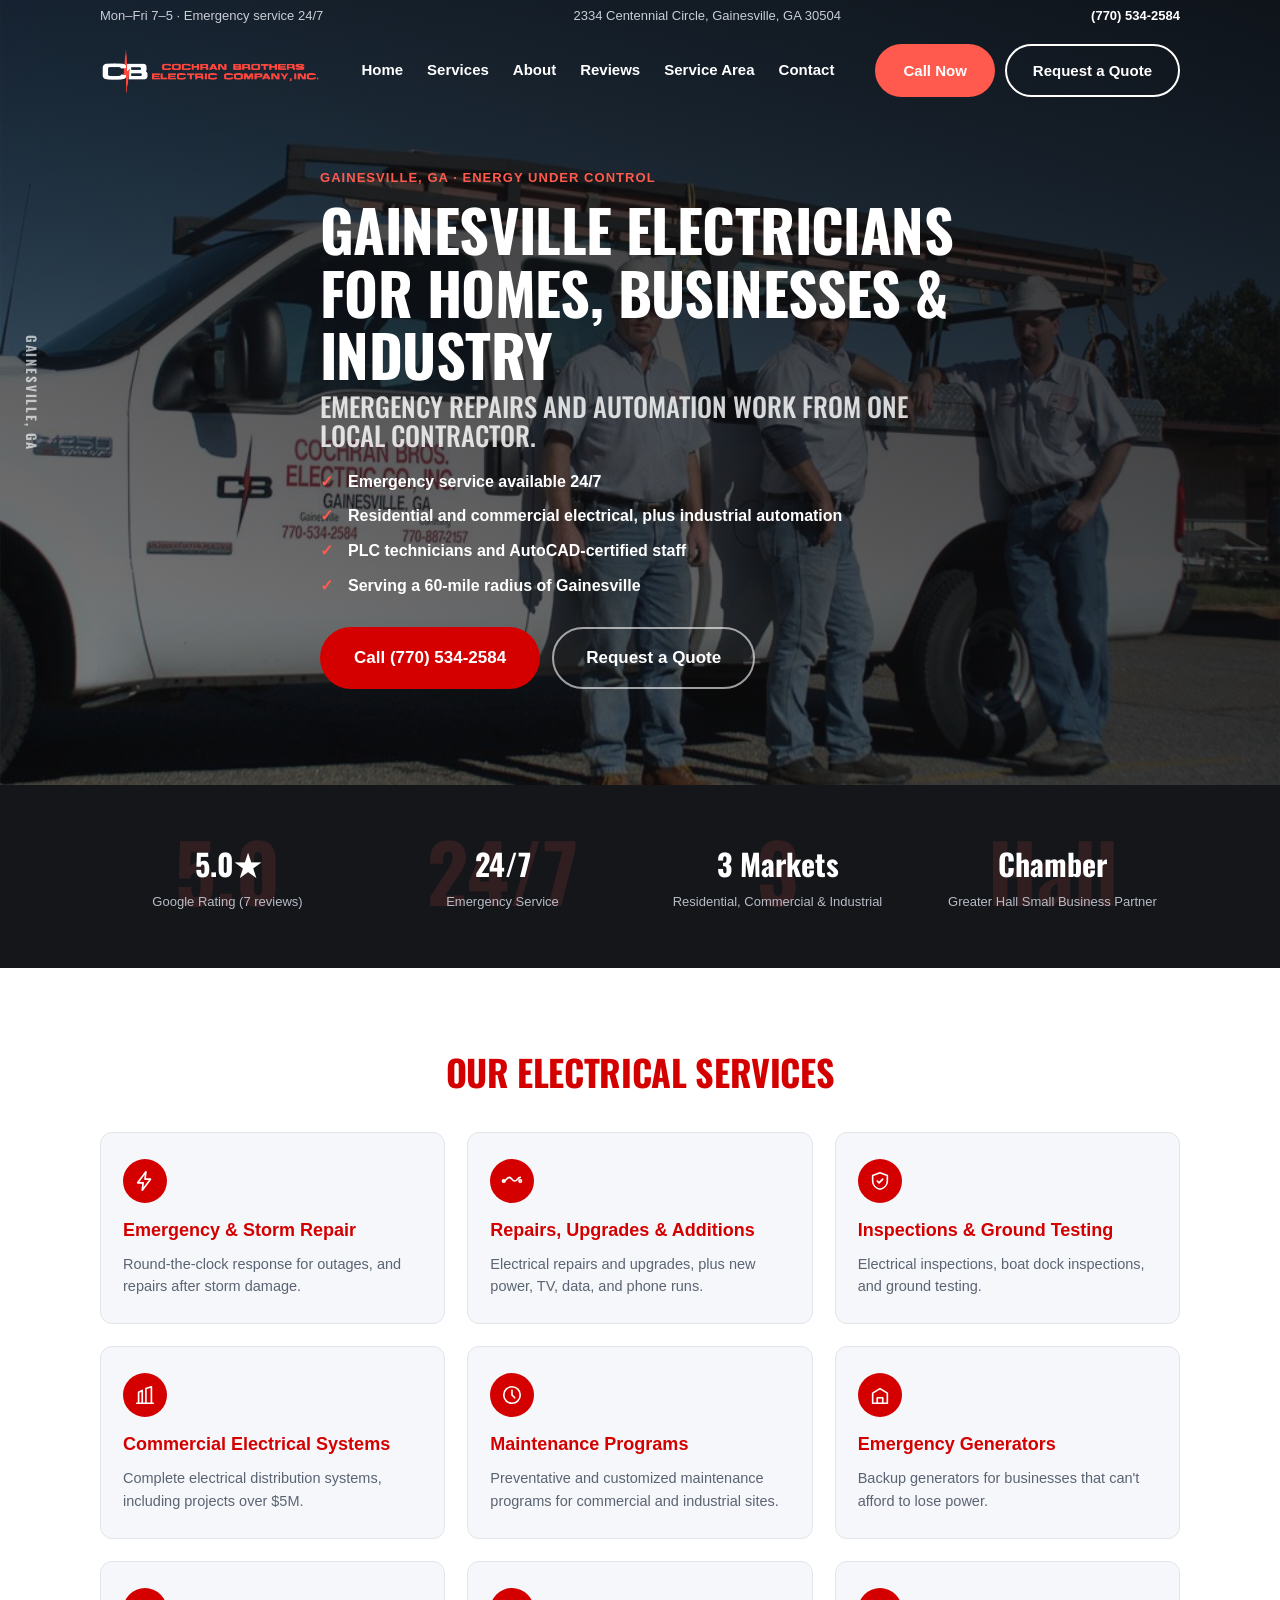
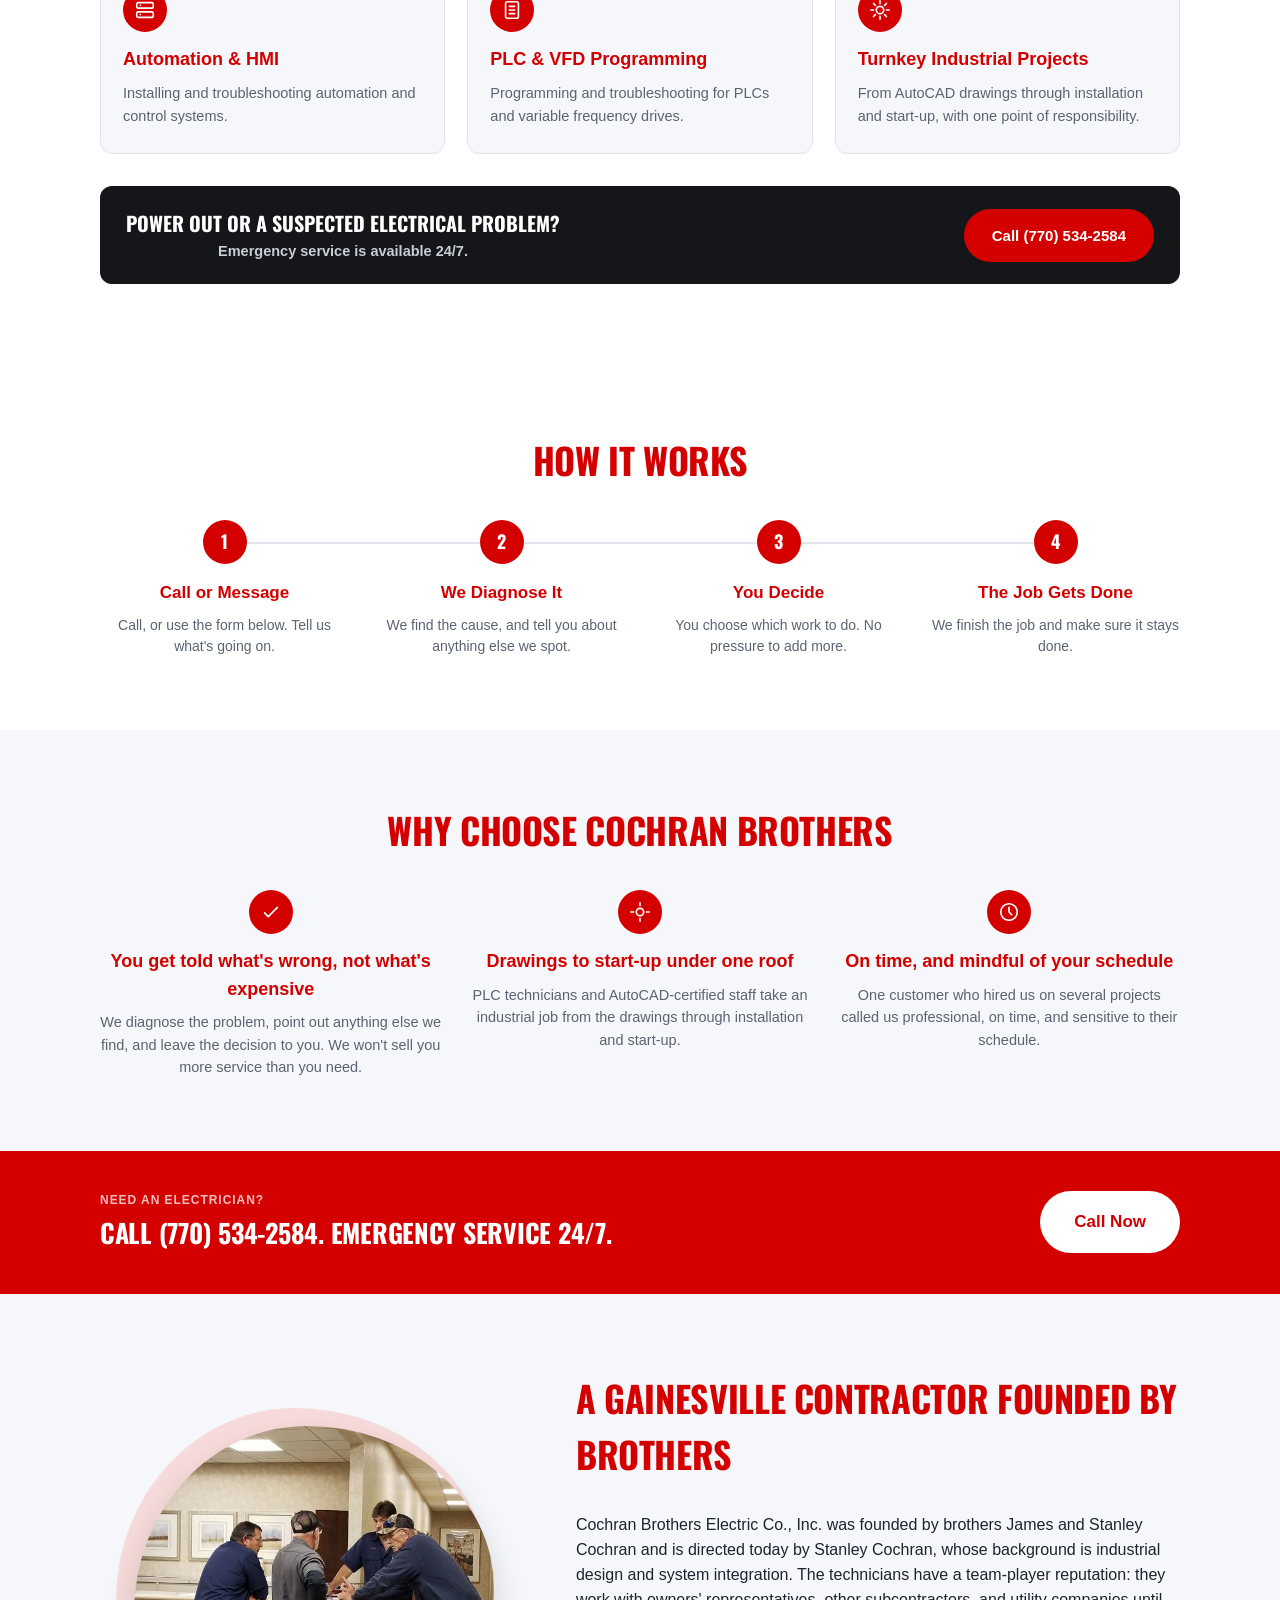
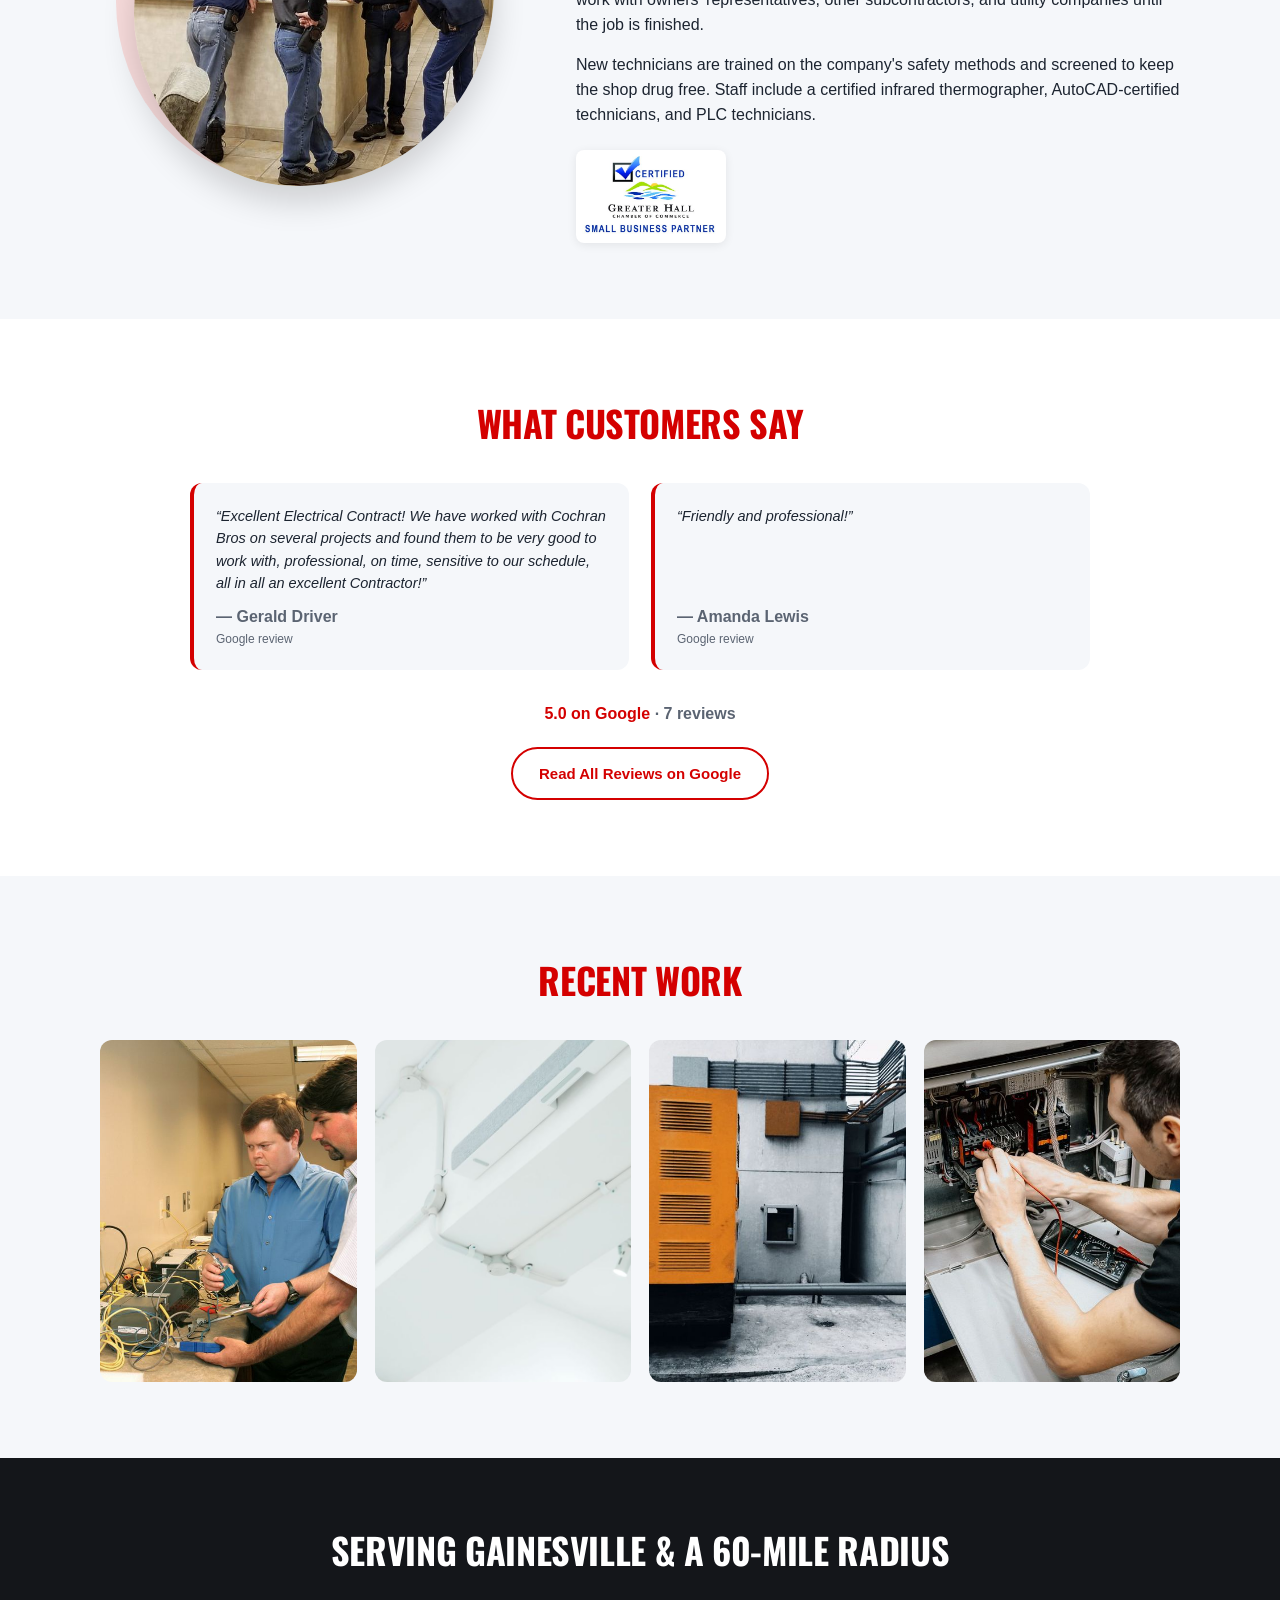
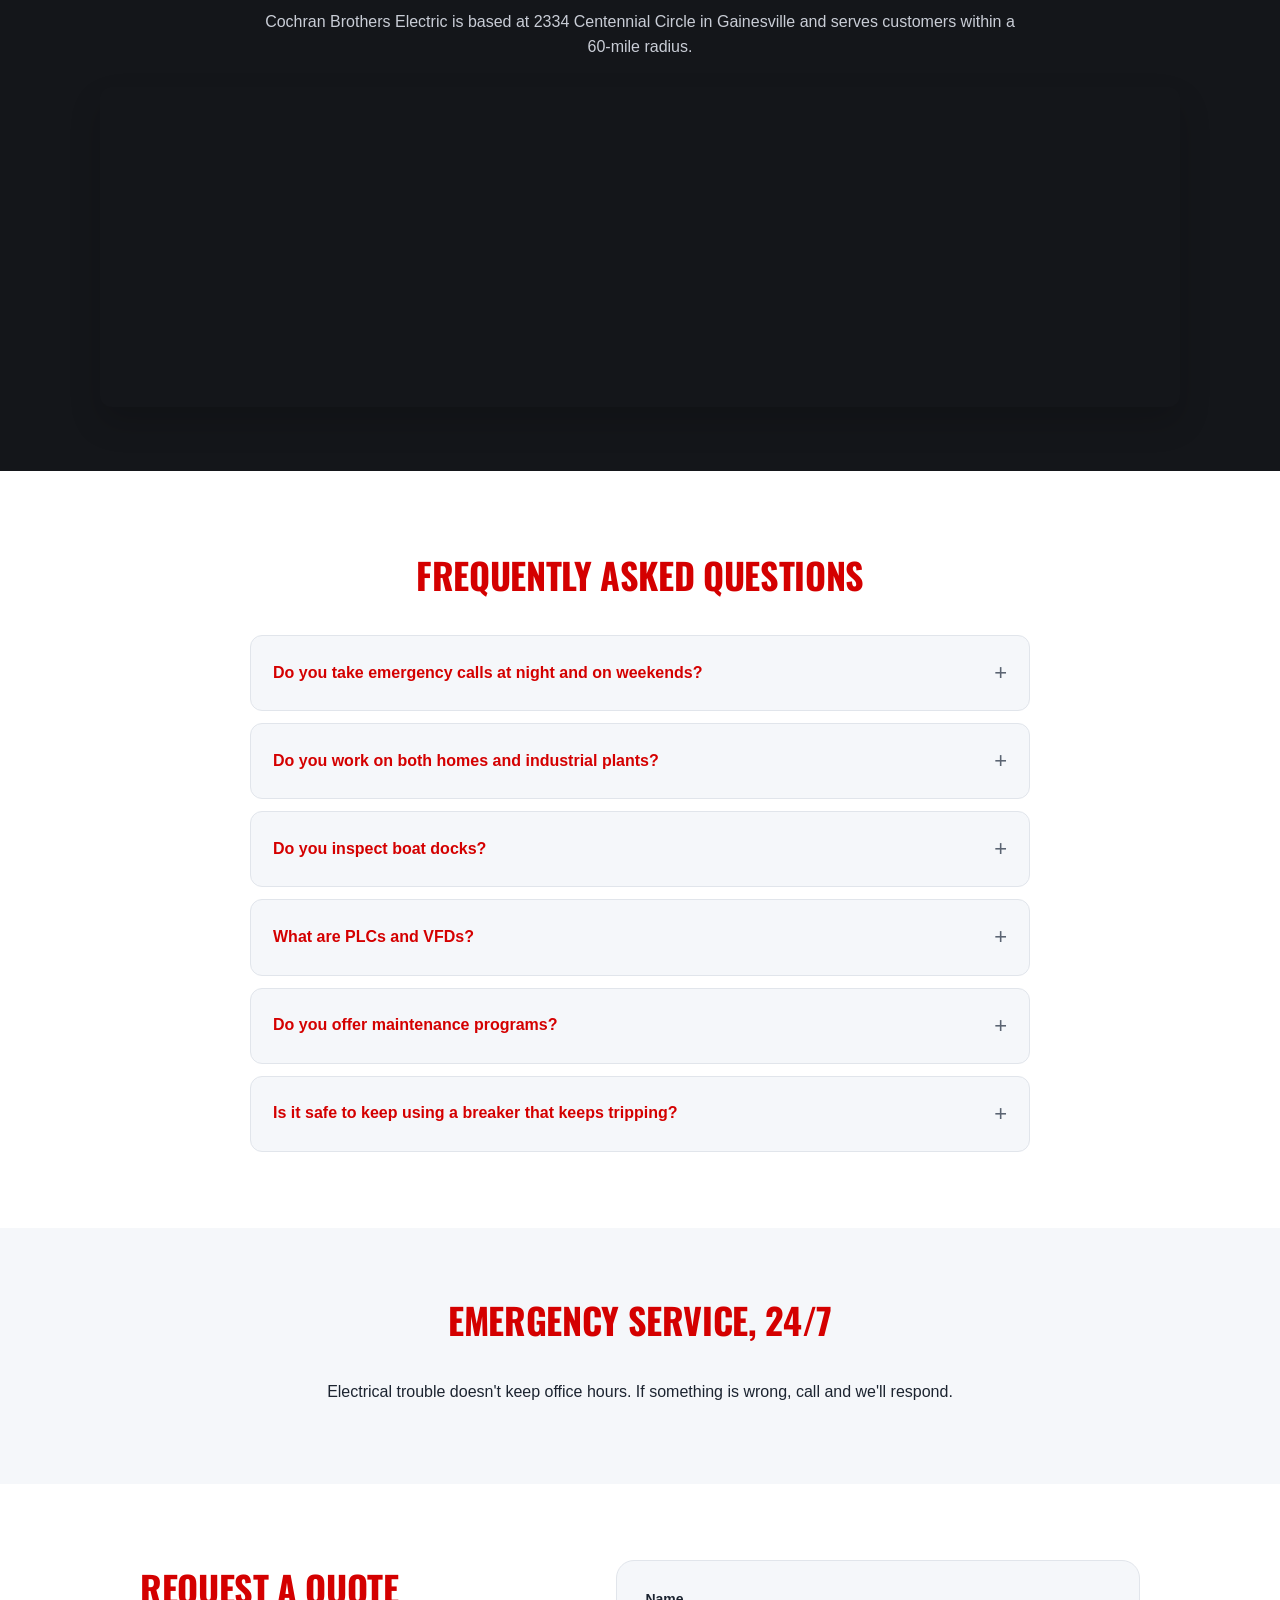
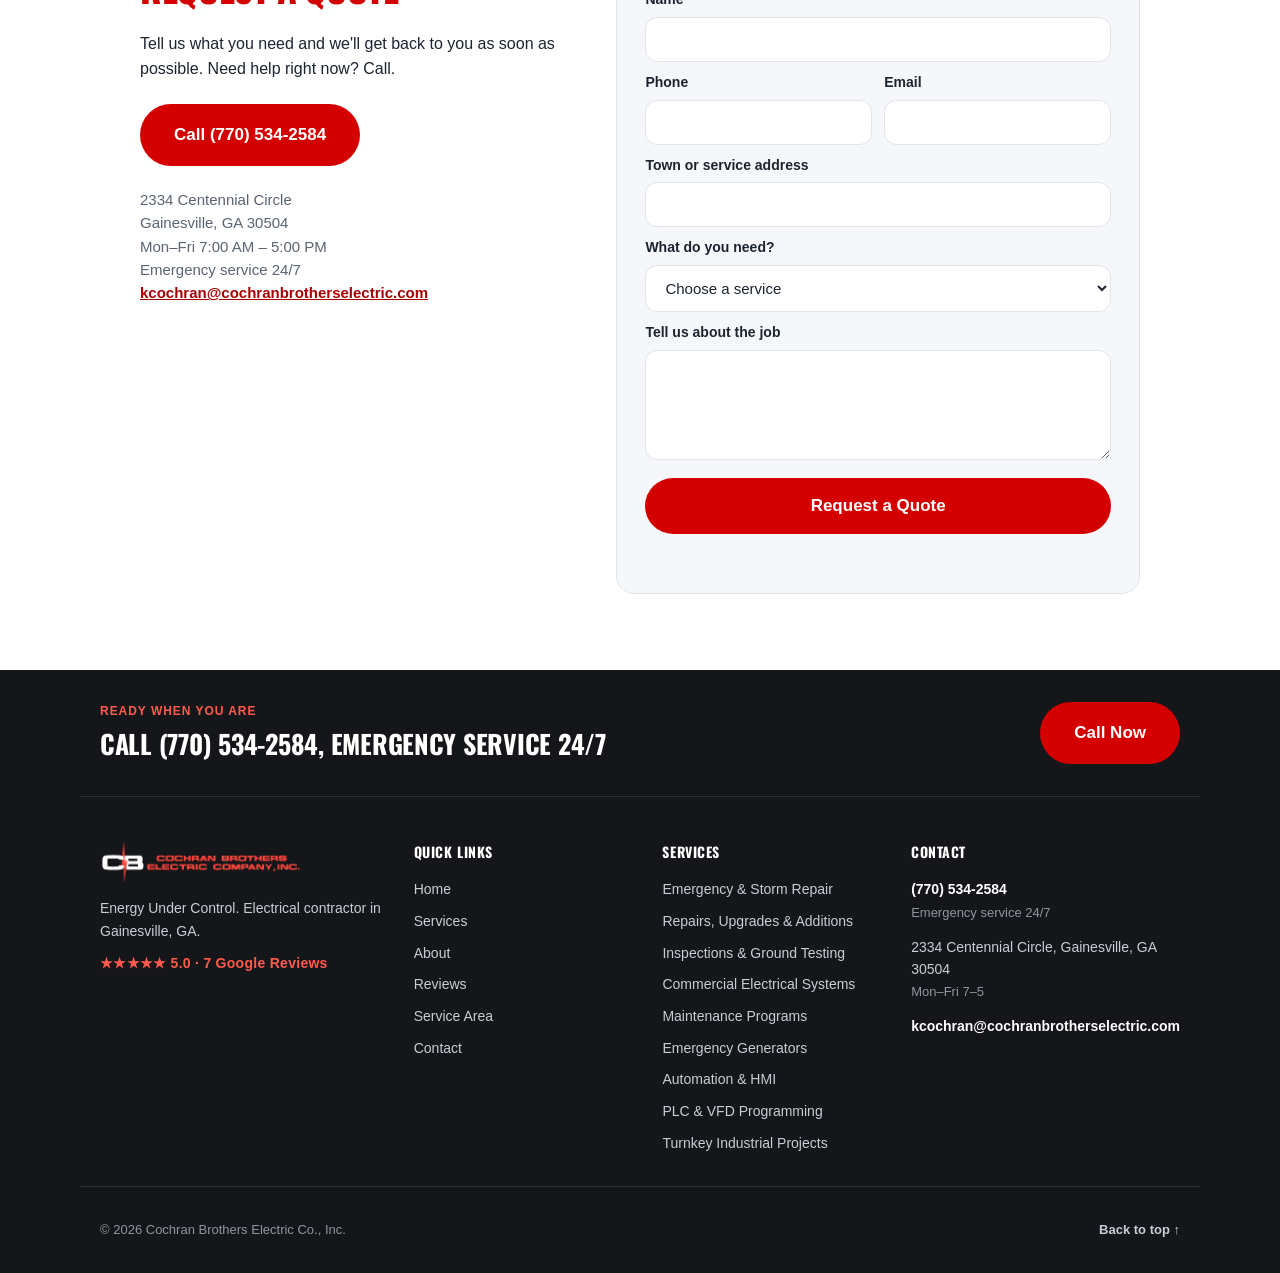
==== commit 1821968d: "Regenerate index.html from updated styles.css Co-Authored-By: Claude Sonnet 5 <noreply@anthropic.com" ====
--- a/index.html
+++ b/index.html
@@ -185,6 +185,10 @@
 .nav-ctas { display: flex; gap: 10px; }
 .nav-ctas .btn-outline { border-color: #fff; color: #fff; transition: color .3s ease, border-color .3s ease; }
 .site-header.is-scrolled .nav-ctas .btn-outline { border-color: var(--color-primary); color: var(--color-primary); }
+/* Call Now button: red while the header is transparent over the hero photo; once scrolled it
+   reverts to the header's normal solid-primary button look (unchanged from before). */
+.site-header:not(.is-scrolled) .nav-ctas .btn-primary { background: var(--color-accent); }
+.site-header:not(.is-scrolled) .nav-ctas .btn-primary:hover { background: var(--color-accent-dark); }
 
 /* Hamburger toggle — hidden on desktop, shown under the mobile breakpoint */
 .menu-toggle {
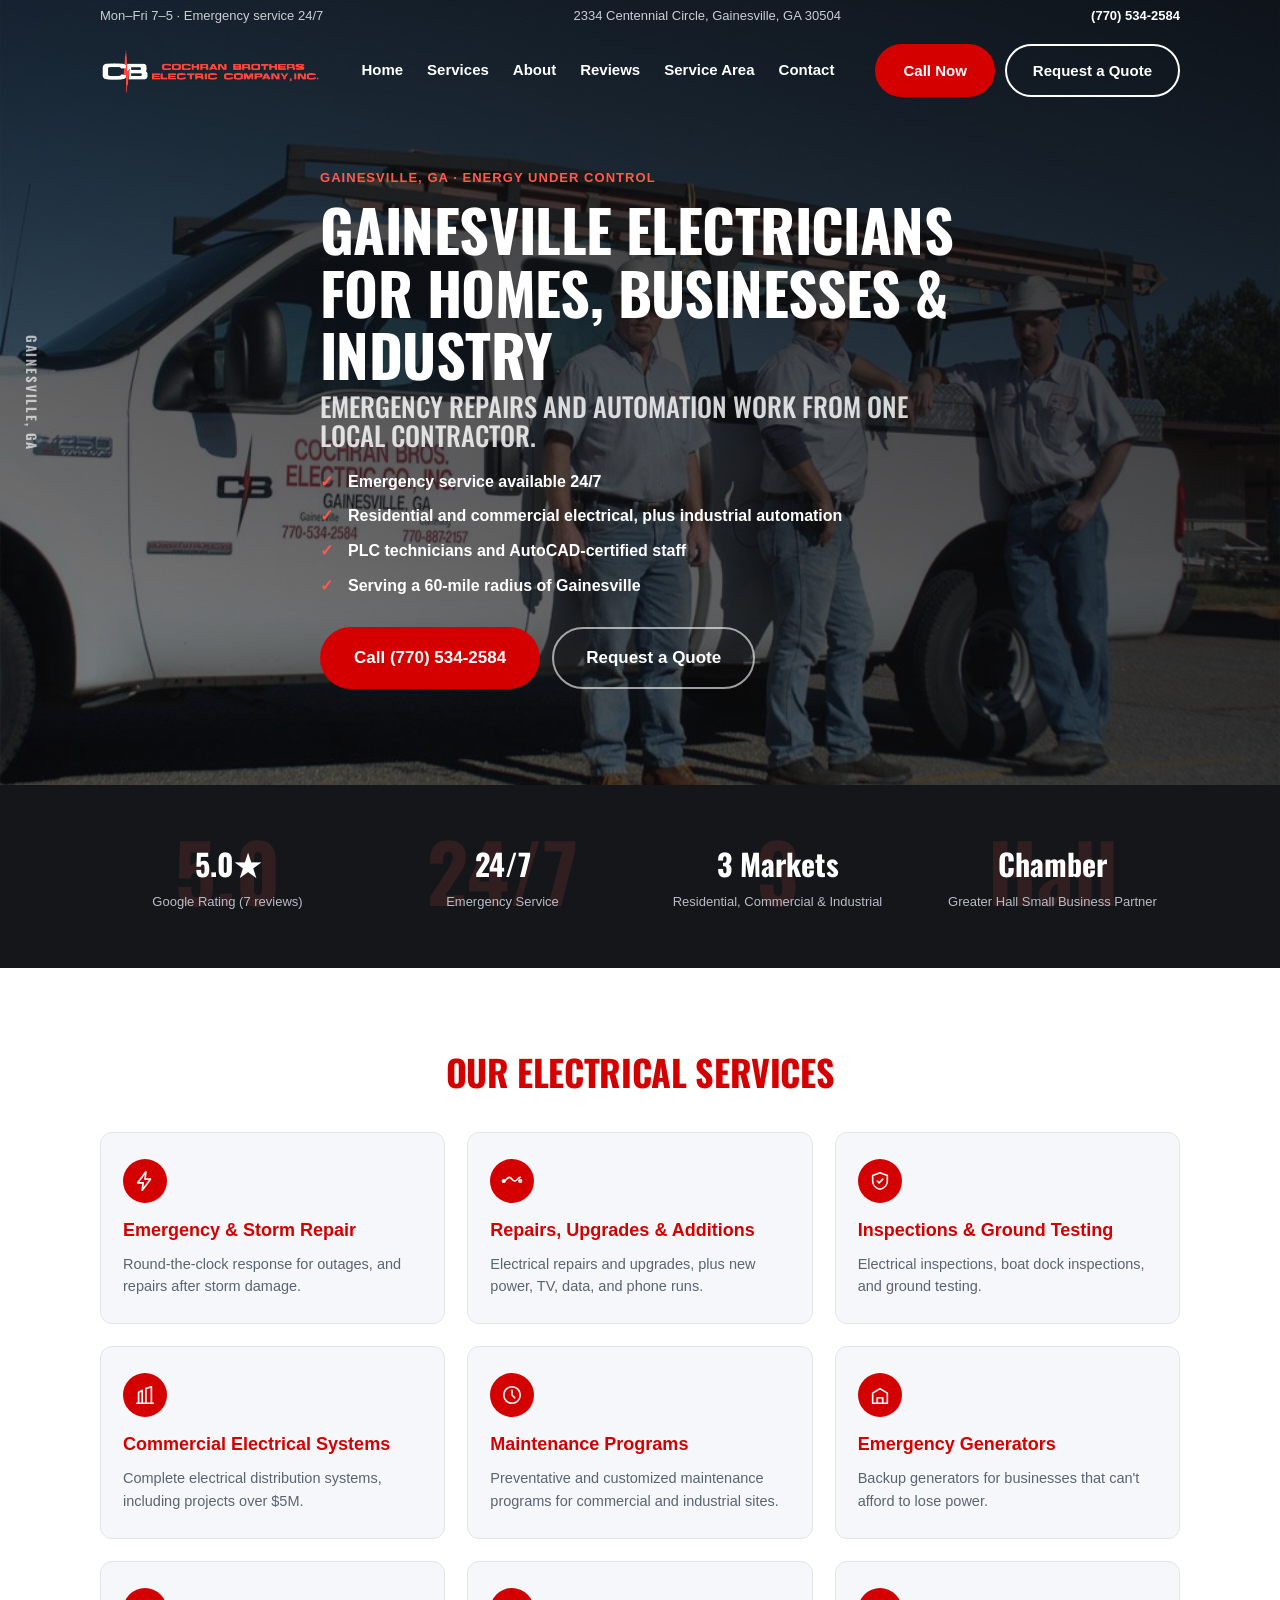
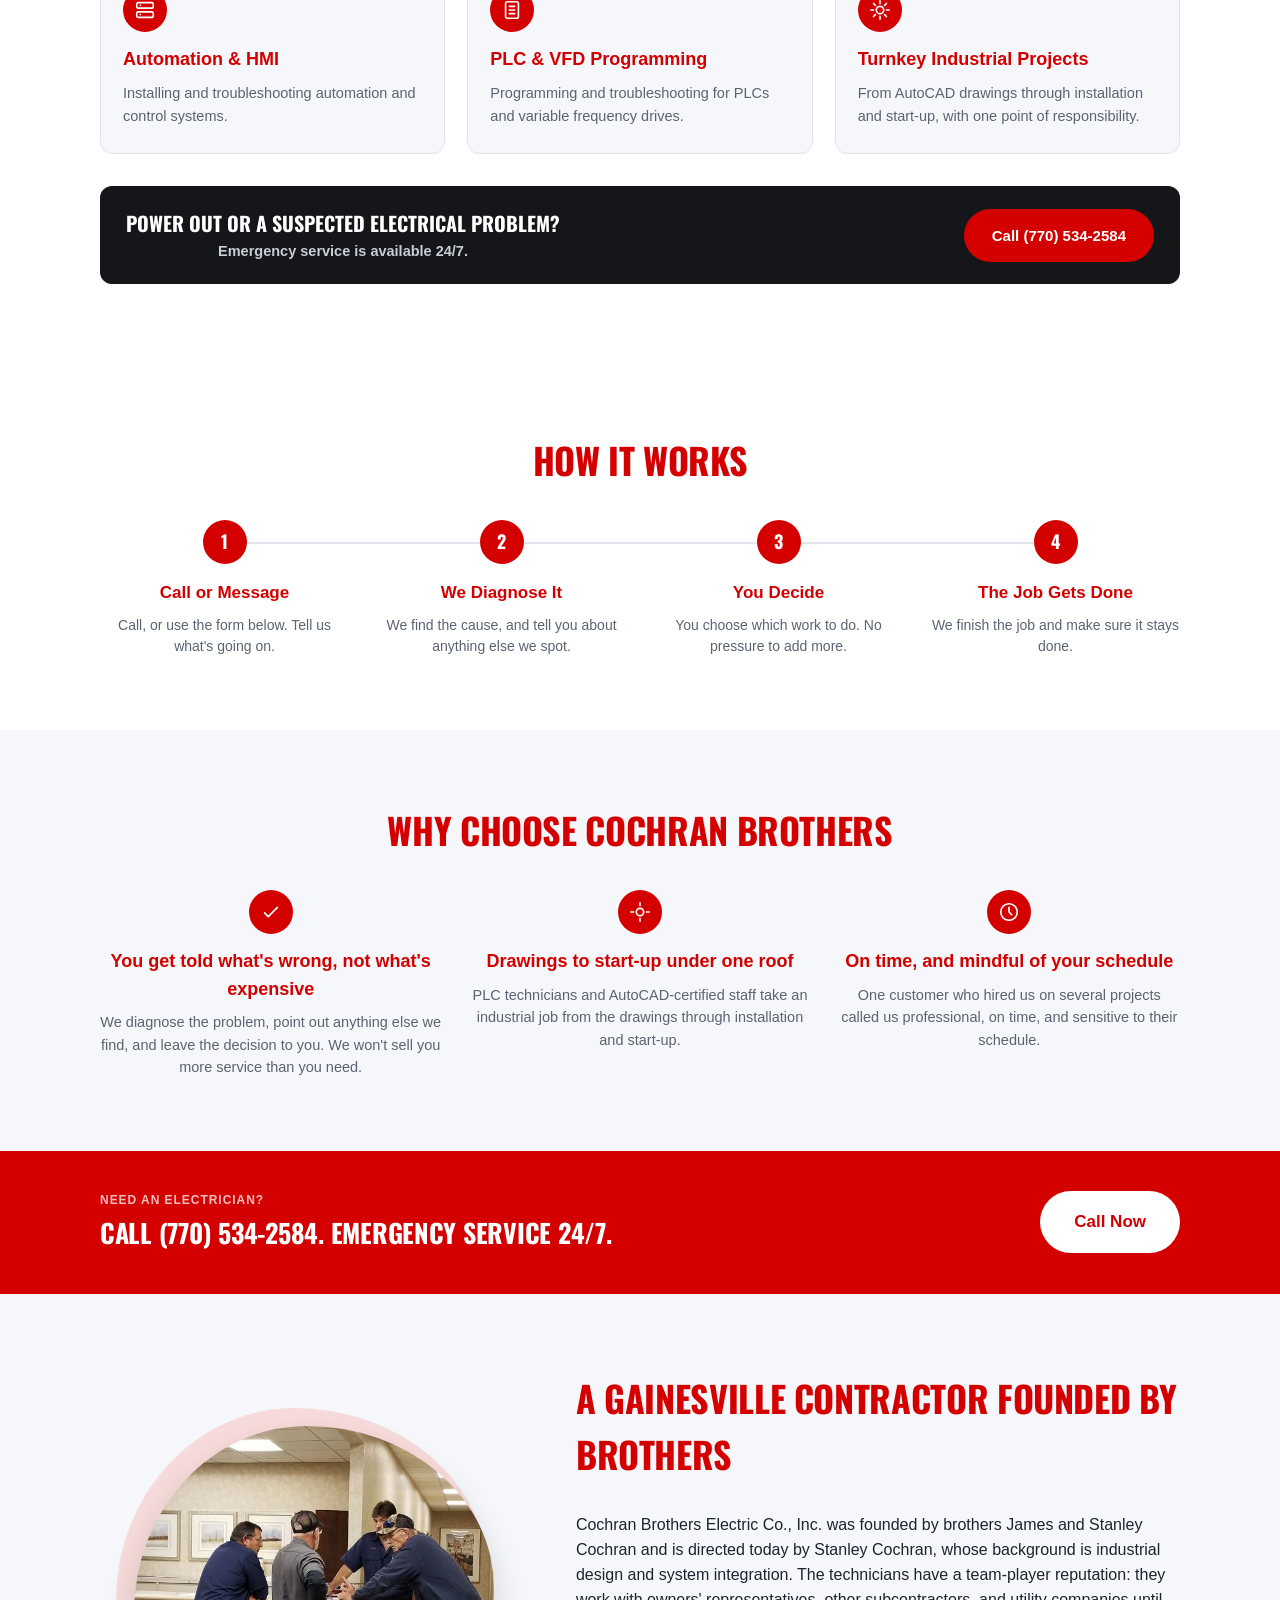
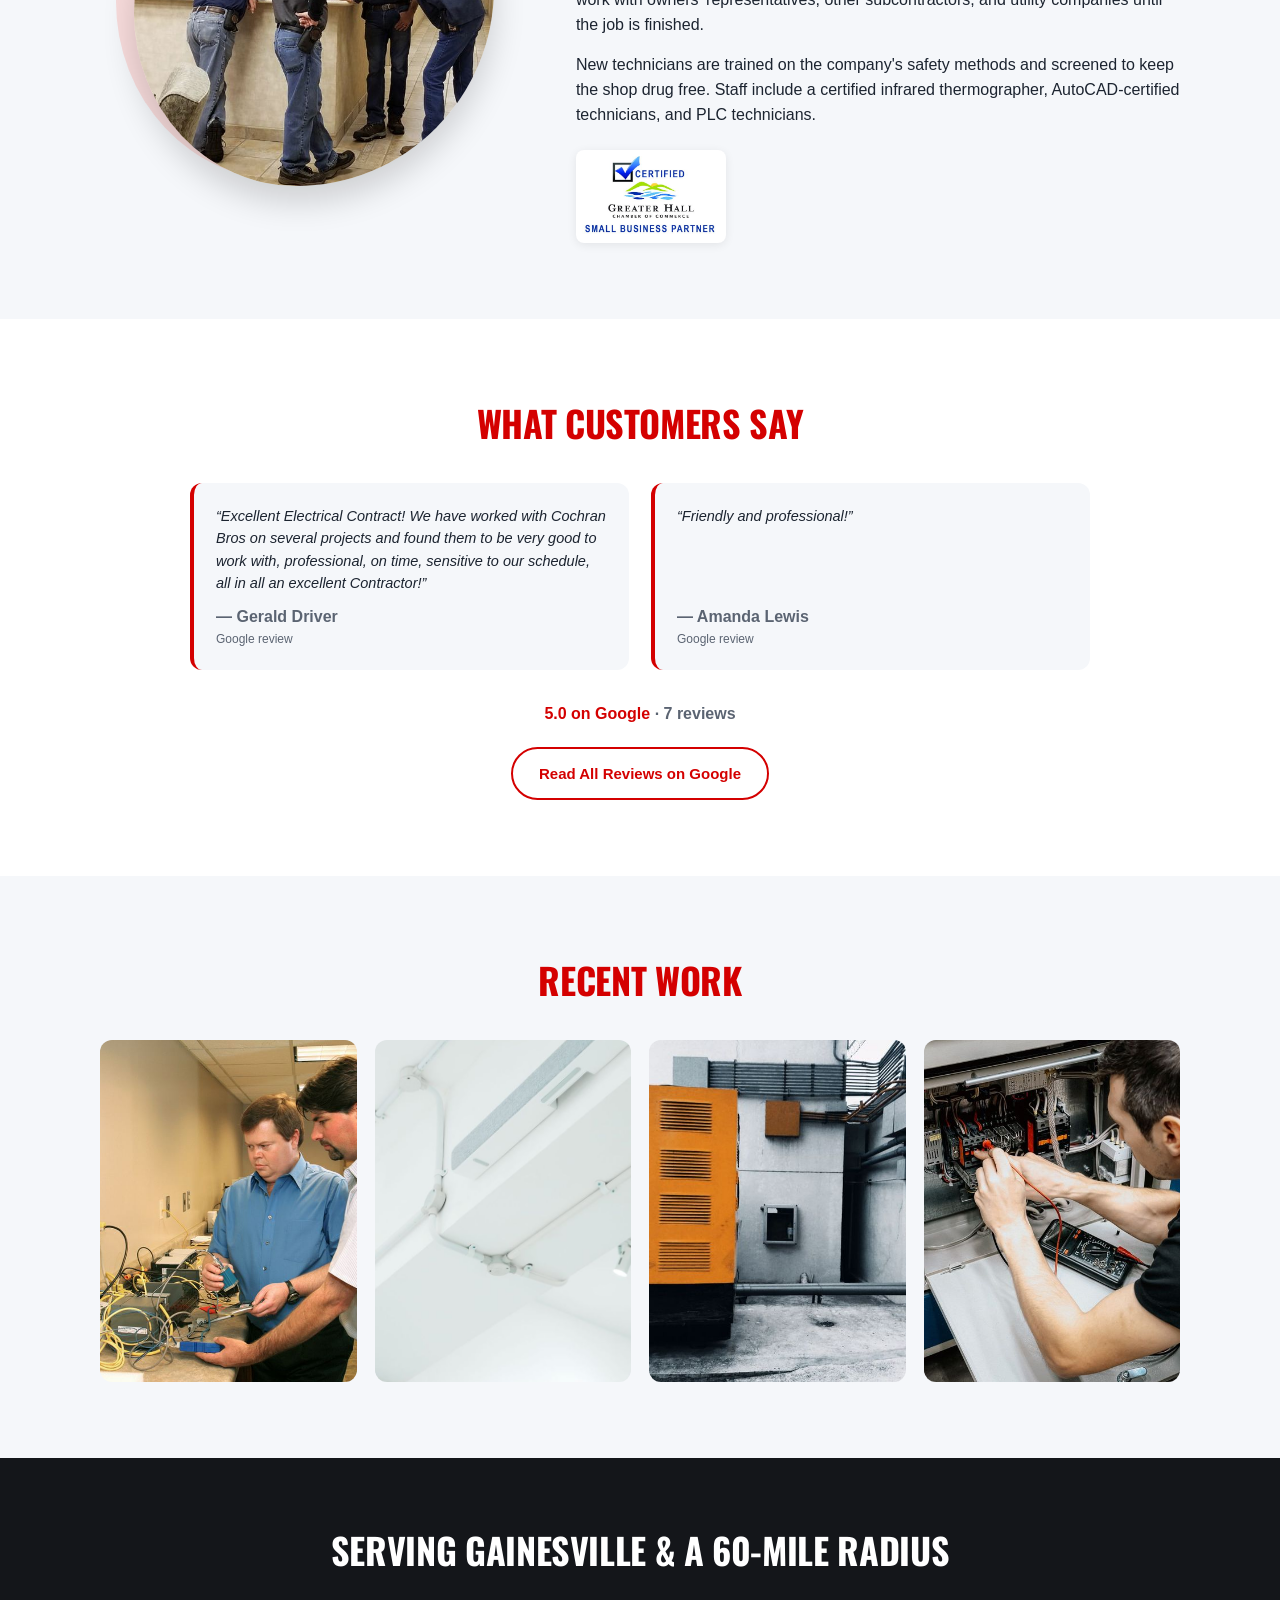
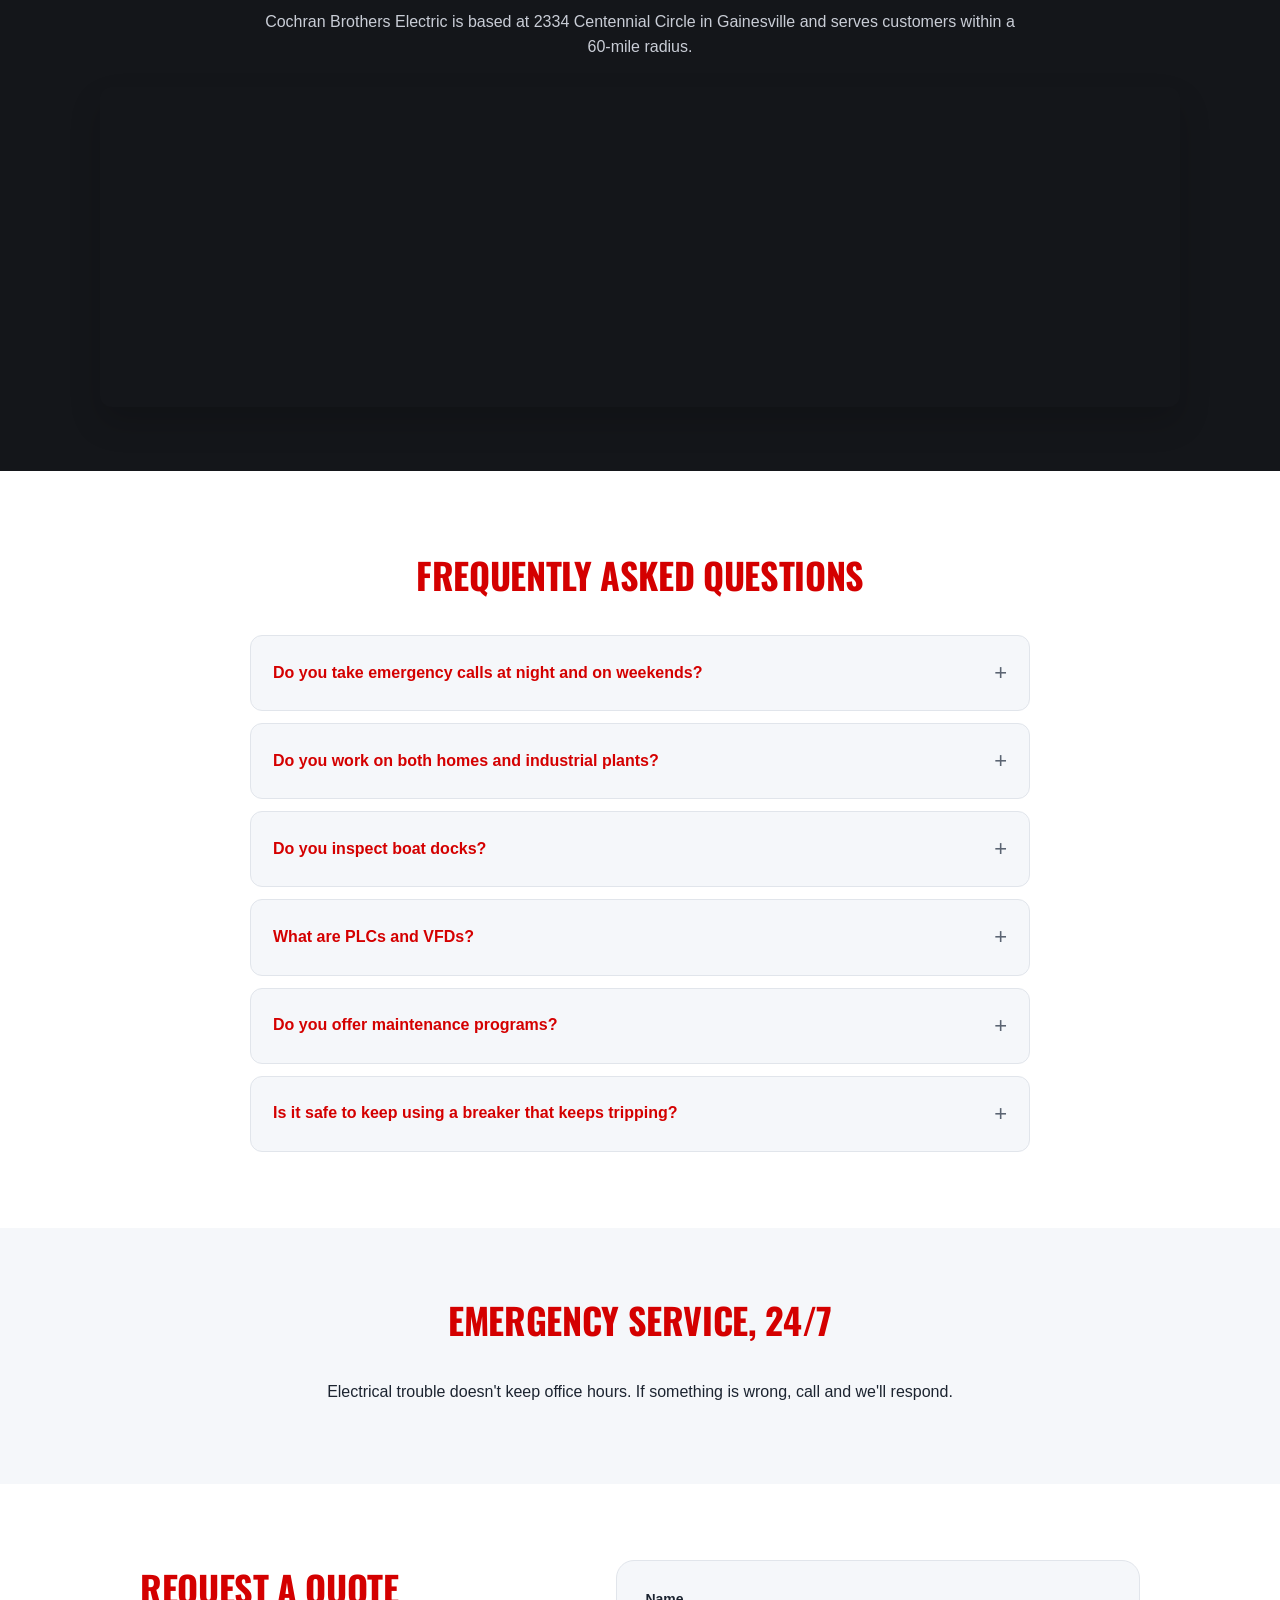
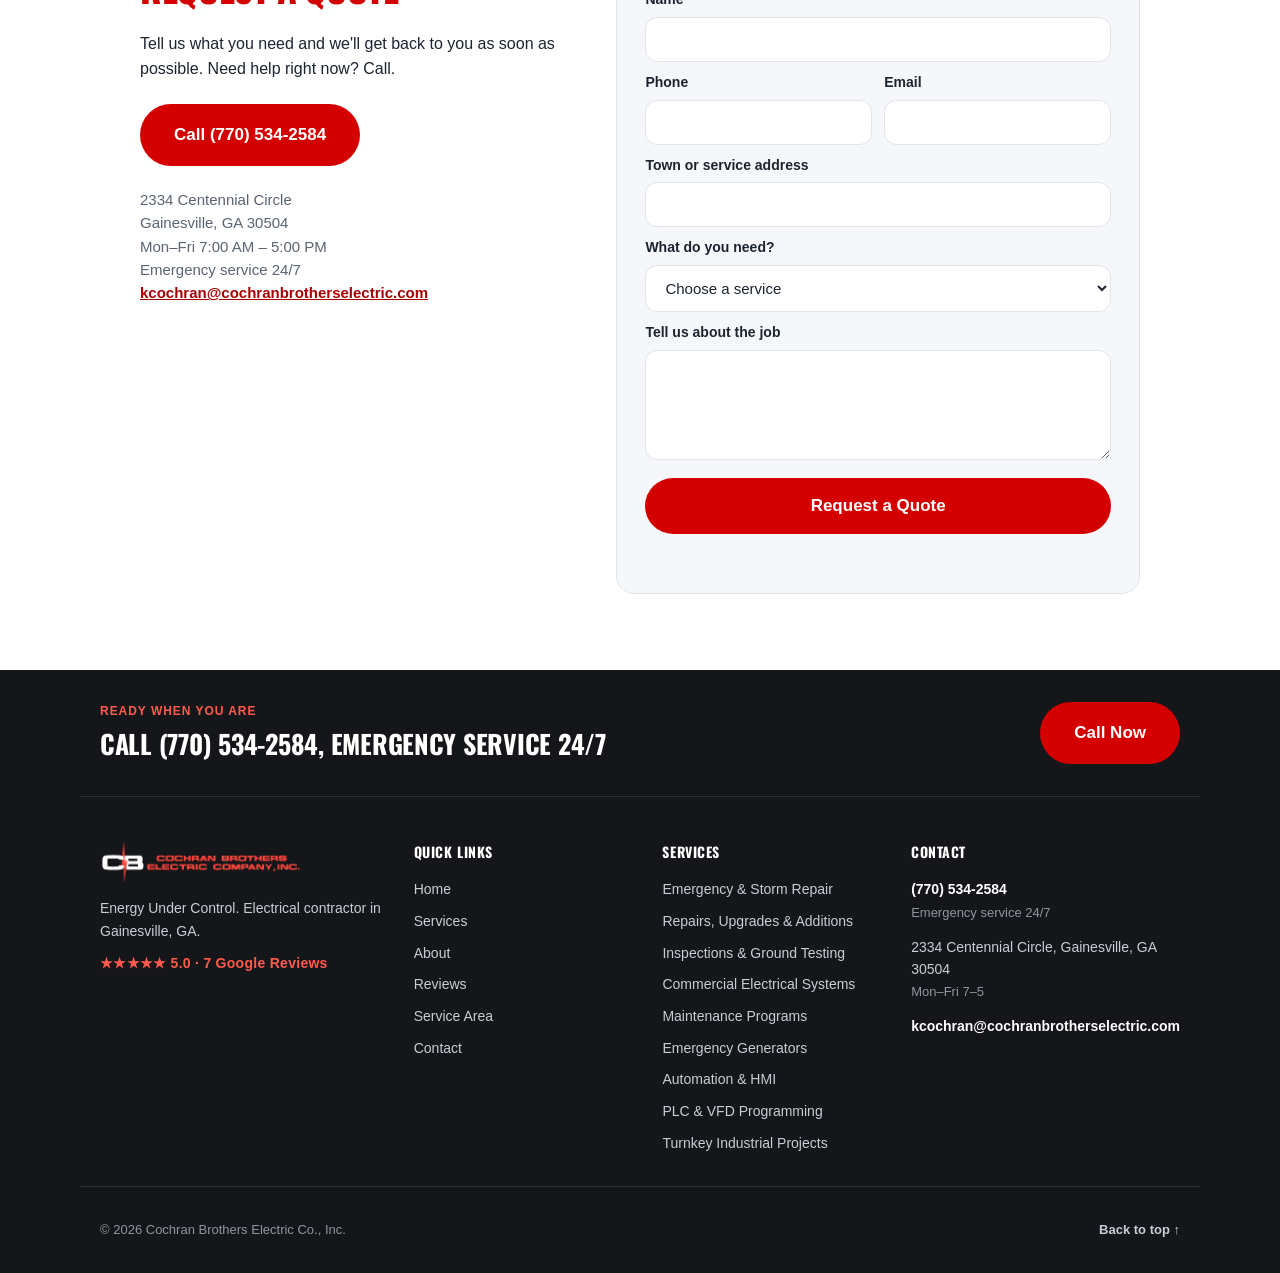
==== commit 6838a95c: "Use the site's own brand red for Call Now, matching the rest of the site The header's brand red (--c" ====
--- a/index.html
+++ b/index.html
@@ -185,10 +185,6 @@
 .nav-ctas { display: flex; gap: 10px; }
 .nav-ctas .btn-outline { border-color: #fff; color: #fff; transition: color .3s ease, border-color .3s ease; }
 .site-header.is-scrolled .nav-ctas .btn-outline { border-color: var(--color-primary); color: var(--color-primary); }
-/* Call Now button: red while the header is transparent over the hero photo; once scrolled it
-   reverts to the header's normal solid-primary button look (unchanged from before). */
-.site-header:not(.is-scrolled) .nav-ctas .btn-primary { background: var(--color-accent); }
-.site-header:not(.is-scrolled) .nav-ctas .btn-primary:hover { background: var(--color-accent-dark); }
 
 /* Hamburger toggle — hidden on desktop, shown under the mobile breakpoint */
 .menu-toggle {
